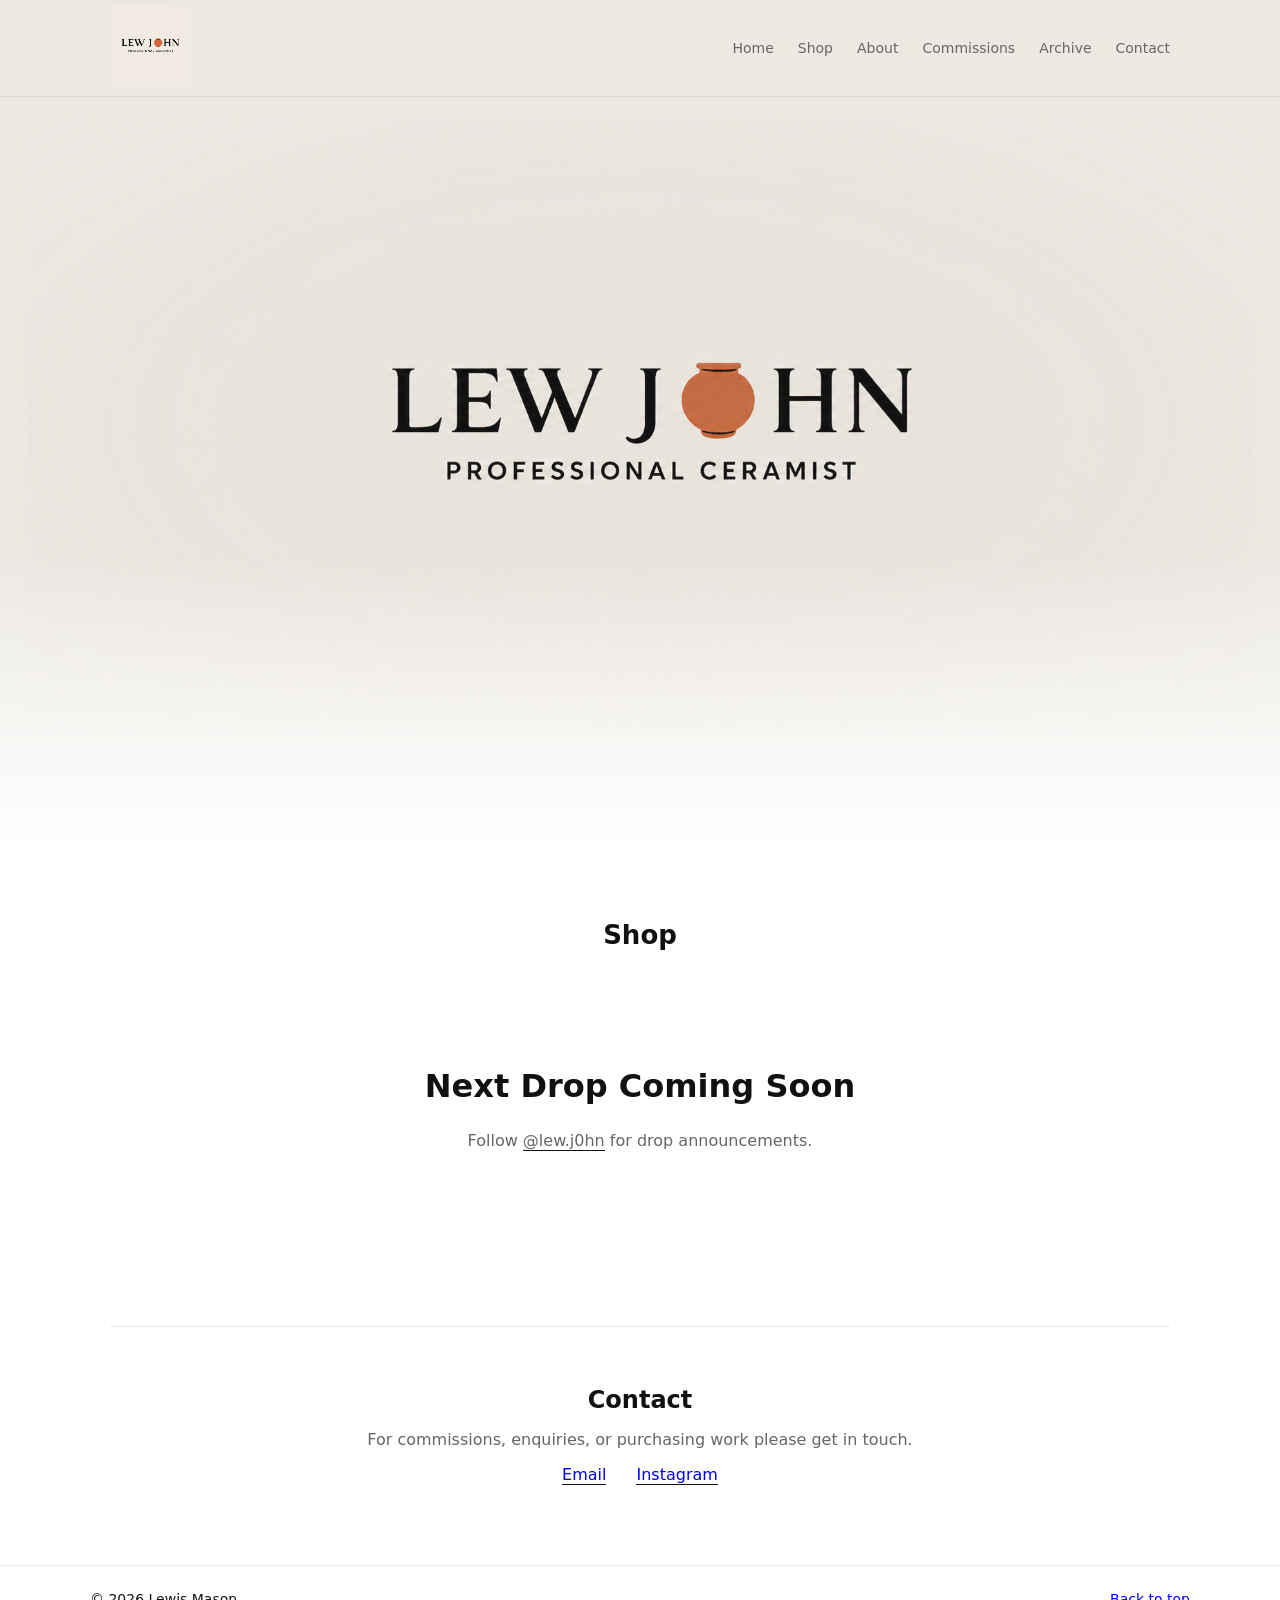
==== index.html @ 86d4d074 "Update index.html" ====
<!doctype html>
<html lang="en">

<head>
<meta charset="utf-8"/>
<meta name="viewport" content="width=device-width,initial-scale=1"/>
<title>Lewis Mason — Ceramics</title>
<meta name="description" content="Shop available ceramics."/>
<link rel="stylesheet" href="styles.css"/>
</head>

<body>

<header class="header" id="topbar">
<div class="header-inner">

<a class="logo" href="#top">
<img src="images/logo2.png" alt="Lew John Ceramics">
</a>

<nav class="nav">
<a href="#top">Home</a>
<a href="#shop">Shop</a>
<a href="about.html">About</a>
<a href="commissions.html">Commissions</a>
<a href="archive.html">Archive</a>
<a href="#contact">Contact</a>
</nav>

</div>
</header>

<section id="top" class="banner">
<img src="images/logo.png" alt="Lew John Ceramics">
</section>

<main>

<section id="shop" class="topline">
<h1>Shop</h1>
</section>

<section aria-label="Shop">

<div id="comingSoon" class="coming-soon">
<h2>Next Drop Coming Soon</h2>

<p>
Follow
<a href="https://instagram.com/lew.j0hn" target="_blank" rel="noopener">@lew.j0hn</a>
for drop announcements.
</p>
</div>

<section id="dropHeader" class="drop-header">
<h1>Drop 01</h1>

<p class="drop-date">Spring 2026</p>

<p class="drop-desc">
Wheel-thrown stoneware exploring texture, slip transfers and surface rhythm.
</p>

<p id="pieceCount" class="piece-count"></p>
</section>

<div id="productGrid" class="grid" aria-live="polite"></div>

</section>

<section id="contact" class="contact">

<h2>Contact</h2>

<p>For commissions, enquiries, or purchasing work please get in touch.</p>

<div class="contact-links">
<a href="mailto:lewis2000mason@gmail.com">Email</a>
<a href="https://instagram.com/lew.j0hn" target="_blank" rel="noopener">Instagram</a>
</div>

</section>

</main>

<footer class="footer">
<div class="footer-inner">

<div>© <span id="year"></span> Lewis Mason</div>
<div><a href="#top">Back to top</a></div>

</div>
</footer>

<script src="shop.js"></script>
<script src="shop-control.js"></script>

<script>
document.getElementById("year").textContent = new Date().getFullYear();

window.addEventListener("load", () => {
document.body.classList.add("loaded");
});
</script>

</body>
</html>
---- styles.css ----
:root{
--bg:#ffffff;
--banner-bg:#ece9e3;
--text:#111;
--muted:#666;
--line:rgba(0,0,0,.08);
--max:1100px;
--radius:12px;
}

*{
box-sizing:border-box;
}

body{
margin:0;
font-family:system-ui,-apple-system,Segoe UI,Roboto,Arial;
background:white;
color:var(--text);
}

/* HEADER */

.header{
position:fixed;
top:0;
width:100%;
z-index:100;
opacity:0;
transition:opacity 1.6s ease;
background:#ece9e3;
border-bottom:1px solid var(--line);
}

body.loaded .header{
opacity:1;
}

.header-inner{
max-width:var(--max);
margin:auto;
padding:6px 20px;
display:flex;
align-items:center;
justify-content:space-between;
}

.logo img{
height:80px;
}

/* NAV */

.nav{
display:flex;
gap:24px;
}

.nav a{
text-decoration:none;
color:var(--muted);
font-size:14px;
transition:color .2s ease;
}

.nav a:hover{
color:var(--text);
}

/* HERO / MAIN BANNER */

.banner{
height:100vh;
display:flex;
align-items:center;
justify-content:center;
background:#ece9e3;
overflow:hidden;
position:relative;
}

.banner::after{
content:"";
position:absolute;
left:0;
bottom:0;
width:100%;
height:38vh;

background:linear-gradient(
to bottom,
rgba(236,233,227,0),
#ffffff 85%
);

pointer-events:none;
z-index:2;
}

.banner img{
width:96%;
max-width:1750px;

opacity:.96;

filter:
contrast(.94);

transform:translateY(-24px);

position:relative;
z-index:1;

-webkit-mask-image:radial-gradient(
ellipse at center,
black 42%,
rgba(0,0,0,.85) 58%,
rgba(0,0,0,.35) 76%,
transparent 100%
);

mask-image:radial-gradient(
ellipse at center,
black 42%,
rgba(0,0,0,.85) 58%,
rgba(0,0,0,.35) 76%,
transparent 100%
);
}

/* ARCHIVE BANNER */

.archive-banner{
height:55vh;
position:relative;

display:flex;
align-items:center;
justify-content:center;

overflow:hidden;

background:
linear-gradient(
to bottom,
#ece9e3 0%,
#efebe5 68%,
#ffffff 100%
);
}

.archive-banner::before{
content:"";

position:absolute;
inset:0;

backdrop-filter:blur(12px);

mask-image:linear-gradient(
to bottom,
rgba(0,0,0,.95) 0%,
rgba(0,0,0,.75) 55%,
rgba(0,0,0,0) 100%
);

pointer-events:none;
}

.archive-banner::after{
content:"";

position:absolute;
left:0;
bottom:0;

width:100%;
height:160px;

background:linear-gradient(
to bottom,
rgba(255,255,255,0),
rgba(255,255,255,.96)
);

pointer-events:none;
}

.archive-banner img{
width:88%;
max-width:1450px;

opacity:.94;

filter:
contrast(.96)
blur(.2px);

transform:translateY(-10px);
}

/* MAIN */

main{
max-width:var(--max);
margin:auto;
padding:0 20px;
}

/* SHOP TITLE */

.topline{
text-align:center;
margin-top:20px;
margin-bottom:10px;
}

.topline h1{
margin:0;
font-size:26px;
}

.topline p{
color:var(--muted);
font-size:14px;
}

/* DROP HEADER */

.drop-header{
display:none;
text-align:center;
margin-top:40px;
margin-bottom:10px;
}

.drop-header h1{
font-size:28px;
margin-bottom:6px;
}

.drop-date{
font-size:14px;
letter-spacing:.12em;
text-transform:uppercase;
color:var(--muted);
}

.drop-desc{
max-width:500px;
margin:auto;
margin-top:8px;
font-size:14px;
color:var(--muted);
}

.drop-header::after{
content:"";
display:block;
width:60px;
height:1px;
background:var(--line);
margin:18px auto 0;
}

.piece-count{
margin-top:10px;
font-size:14px;
letter-spacing:.05em;
color:var(--muted);
}

/* PRODUCT GRID */

.grid{
margin:30px 0;
display:grid;
grid-template-columns:repeat(auto-fit,minmax(260px,1fr));
gap:22px;
}

/* PRODUCT CARDS */

.card{
cursor:pointer;
position:relative;
}

.card-media{
border:1px solid var(--line);
border-radius:var(--radius);
overflow:hidden;
background:#f5f5f5;
}

.card-media img{
width:100%;
height:300px;
object-fit:cover;
transition:transform .25s ease;
}

.card:hover img{
transform:scale(1.03);
}

.card-meta{
padding:8px 2px;
display:flex;
justify-content:space-between;
font-size:14px;
}

.price,
.muted{
color:var(--muted);
}

/* SOLD ITEMS */

.card.sold{
opacity:.45;
}

.card.sold::after{
content:"SOLD";
position:absolute;
top:10px;
left:10px;
background:black;
color:white;
padding:4px 8px;
font-size:12px;
}

/* COMING SOON */

.coming-soon{
display:none;
flex-direction:column;
justify-content:center;
align-items:center;
text-align:center;
padding:80px 20px;
max-width:520px;
margin:auto;
}

.coming-soon h2{
font-size:2rem;
margin-bottom:10px;
}

.coming-soon p{
color:var(--muted);
}

.coming-soon a{
text-decoration:none;
border-bottom:1px solid var(--text);
color:inherit;
}

/* ARCHIVE */

.archive-title{
margin-top:40px;
}

.archive-tabs{
margin-top:30px;
}

.archive-tabs input{
display:none;
}

.tab-labels{
display:flex;
justify-content:center;
gap:12px;
margin-bottom:30px;
}

.tab-labels label{
cursor:pointer;
padding:10px 18px;
border:1px solid var(--line);
border-radius:999px;
font-size:14px;
color:var(--muted);
transition:all .2s ease;
}

#tabPrevious:checked ~ .tab-labels label[for="tabPrevious"],
#tabSold:checked ~ .tab-labels label[for="tabSold"]{
color:var(--text);
border-color:var(--text);
}

.tab-panel{
display:none;
}

#tabPrevious:checked ~ .previous-panel{
display:block;
}

#tabSold:checked ~ .sold-panel{
display:block;
}

.archive-intro{
text-align:center;
max-width:620px;
margin:0 auto 20px;
}

.archive-intro h2{
margin-bottom:8px;
}

.archive-card{
border:1px solid var(--line);
border-radius:var(--radius);
padding:16px;
}

.archive-card h3{
margin-bottom:6px;
}

.archive-image{
height:280px;
border-radius:var(--radius);
overflow:hidden;
background:#f5f5f5;
margin-bottom:12px;
}

.archive-image img{
width:100%;
height:100%;
object-fit:cover;
}

.placeholder-image{
background:linear-gradient(
to bottom,
#ece9e3,
#f8f8f8
);
border:1px solid var(--line);
}

/* CONTACT */

.contact{
margin-top:80px;
padding:40px 0;
border-top:1px solid var(--line);
text-align:center;
}

.contact h2{
margin-bottom:10px;
}

.contact p{
color:var(--muted);
}

.contact-links{
margin-top:15px;
display:flex;
justify-content:center;
gap:30px;
}

.contact-links a{
text-decoration:none;
border-bottom:1px solid var(--text);
}

/* FOOTER */

.footer{
border-top:1px solid var(--line);
padding:25px 0;
margin-top:40px;
text-align:center;
}

.footer-inner{
max-width:var(--max);
margin:auto;
display:flex;
justify-content:space-between;
flex-wrap:wrap;
font-size:14px;
}

/* MODAL */

.modal::backdrop{
background:rgba(0,0,0,.6);
}

.modal-inner{
width:min(900px,90vw);
display:grid;
grid-template-columns:1fr 1fr;
background:white;
border-radius:12px;
overflow:hidden;
position:relative;
}

.modal-media img{
width:100%;
height:100%;
object-fit:cover;
}

.modal-content{
padding:20px;
}

.meta{
list-style:none;
padding:0;
}

.meta li{
border-top:1px solid var(--line);
padding:8px 0;
color:var(--muted);
}

.modal-close{
position:absolute;
top:10px;
right:10px;
border:none;
background:white;
font-size:20px;
}

/* ABOUT */

.about-text{
max-width:700px;
margin:40px auto;
line-height:1.6;
font-size:15px;
color:var(--text);
}

.about-text p{
margin-bottom:18px;
}

.workshop{
text-align:center;
margin-top:60px;
padding-top:30px;
border-top:1px solid var(--line);
}

.workshop h2{
margin-bottom:10px;
}

/* MOBILE */

@media(max-width:800px){

.logo img{
height:68px;
}

.nav{
gap:14px;
}

.nav a{
font-size:13px;
}

.banner img{
width:126%;
transform:translateY(-18px);
}

.archive-banner img{
width:110%;
}

.modal-inner{
grid-template-columns:1fr;
}

.footer-inner{
justify-content:center;
gap:10px;
}

.tab-labels{
flex-direction:column;
align-items:center;
}

}
/* COMMISSIONS */

.commission-intro{
max-width:700px;
margin:35px auto;
line-height:1.6;
font-size:15px;
text-align:center;
}

.commission-intro p{
color:var(--muted);
margin-bottom:16px;
}

.commission-form-wrap{
max-width:720px;
margin:40px auto;
}

.commission-form{
display:grid;
gap:18px;
}

.commission-form label{
display:grid;
gap:8px;
font-size:14px;
color:var(--text);
}

.commission-form input,
.commission-form select,
.commission-form textarea{
width:100%;
padding:12px 14px;
border:1px solid var(--line);
border-radius:var(--radius);
font:inherit;
background:#fff;
color:var(--text);
}

.commission-form textarea{
resize:vertical;
}

.button{
display:inline-block;
border:1px solid var(--text);
background:var(--text);
color:white;
padding:12px 18px;
border-radius:999px;
text-decoration:none;
font:inherit;
cursor:pointer;
}

.button:hover{
opacity:.85;
}
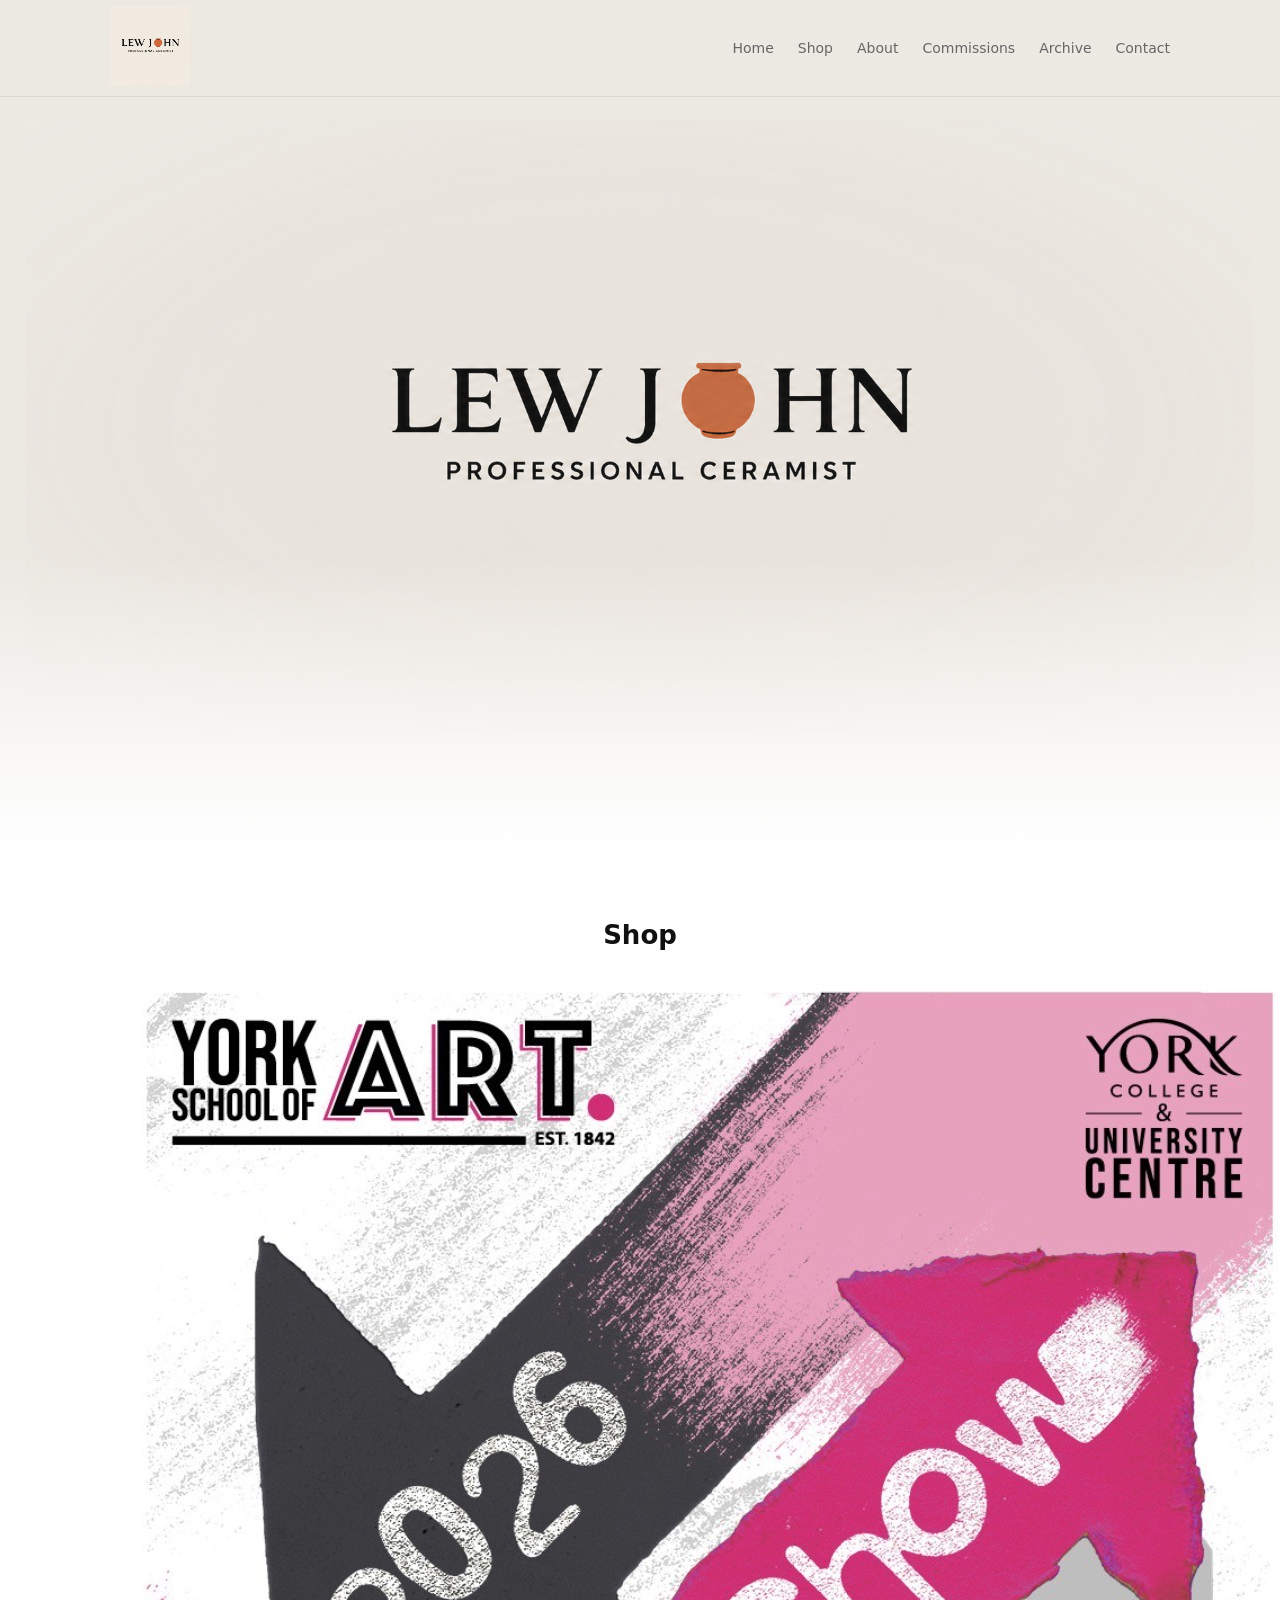
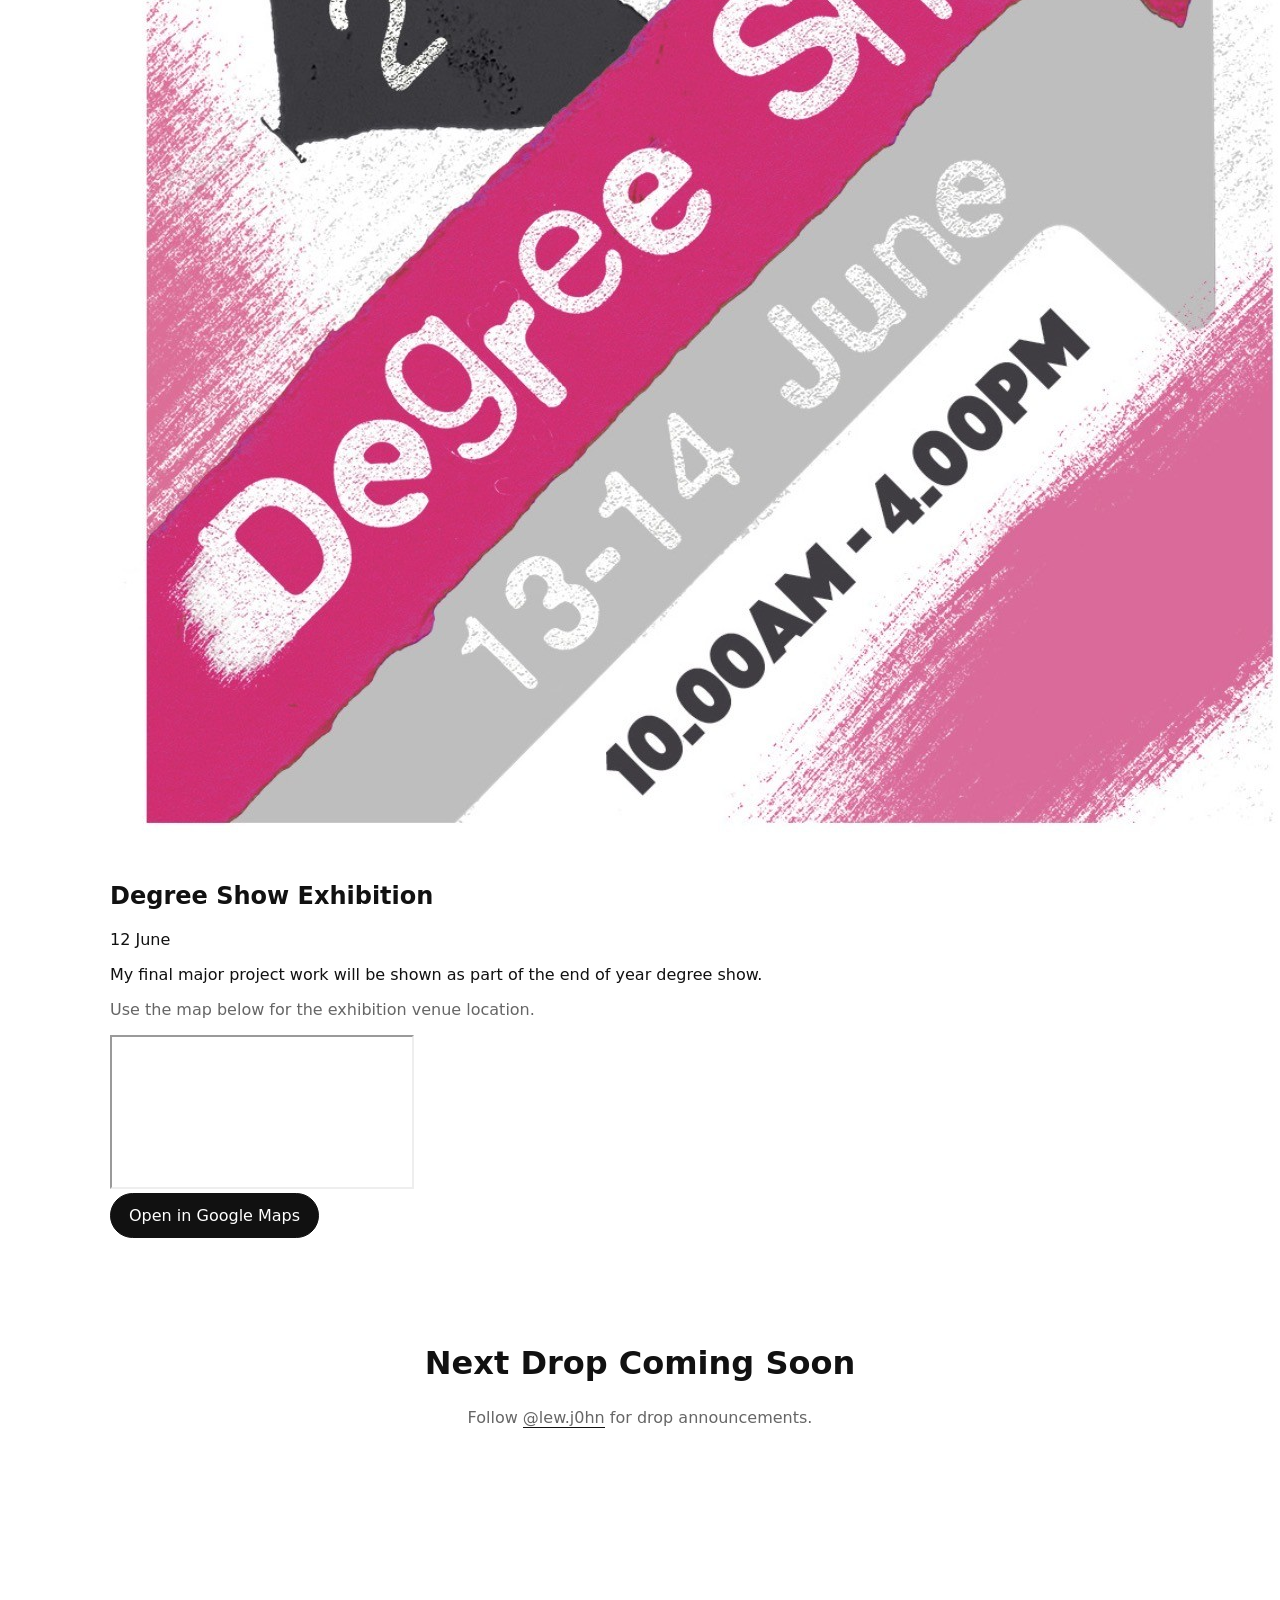
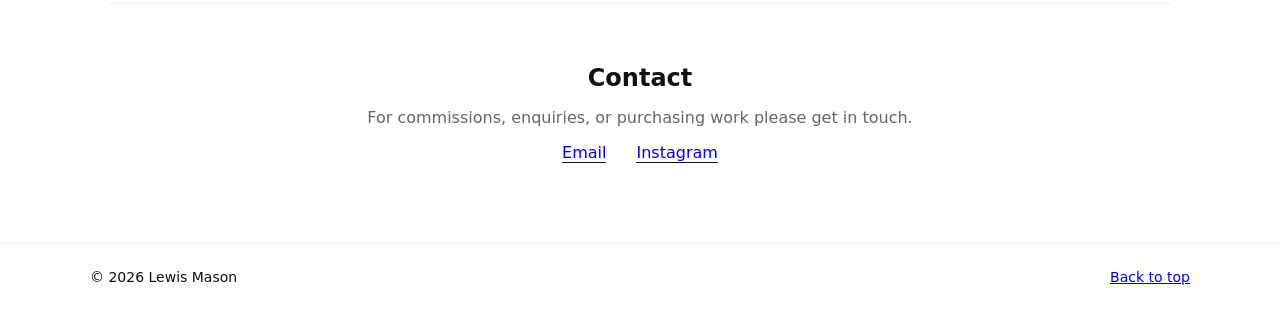
==== commit 74058227: "Update index.html" ====
--- a/index.html
+++ b/index.html
@@ -38,6 +38,47 @@
 
 <section id="shop" class="topline">
 <h1>Shop</h1>
+</section>
+
+<section class="exhibition-feature">
+
+<div class="exhibition-poster">
+<img src="images/exhibition-flier.jpg" alt="Degree show exhibition flier">
+</div>
+
+<div class="exhibition-info">
+
+<h2>Degree Show Exhibition</h2>
+
+<p class="exhibition-date">
+12 June
+</p>
+
+<p>
+My final major project work will be shown as part of the end of year degree show.
+</p>
+
+<p class="muted">
+Use the map below for the exhibition venue location.
+</p>
+
+<div class="map-wrap">
+
+<iframe
+src="https://www.google.com/maps?q=53.95794377050307,-1.0825481799402479&z=16&output=embed"
+allowfullscreen=""
+loading="lazy"
+referrerpolicy="no-referrer-when-downgrade">
+</iframe>
+
+</div>
+
+<a class="button map-button" href="https://www.google.com/maps?q=53.95794377050307,-1.0825481799402479" target="_blank" rel="noopener">
+Open in Google Maps
+</a>
+
+</div>
+
 </section>
 
 <section aria-label="Shop">
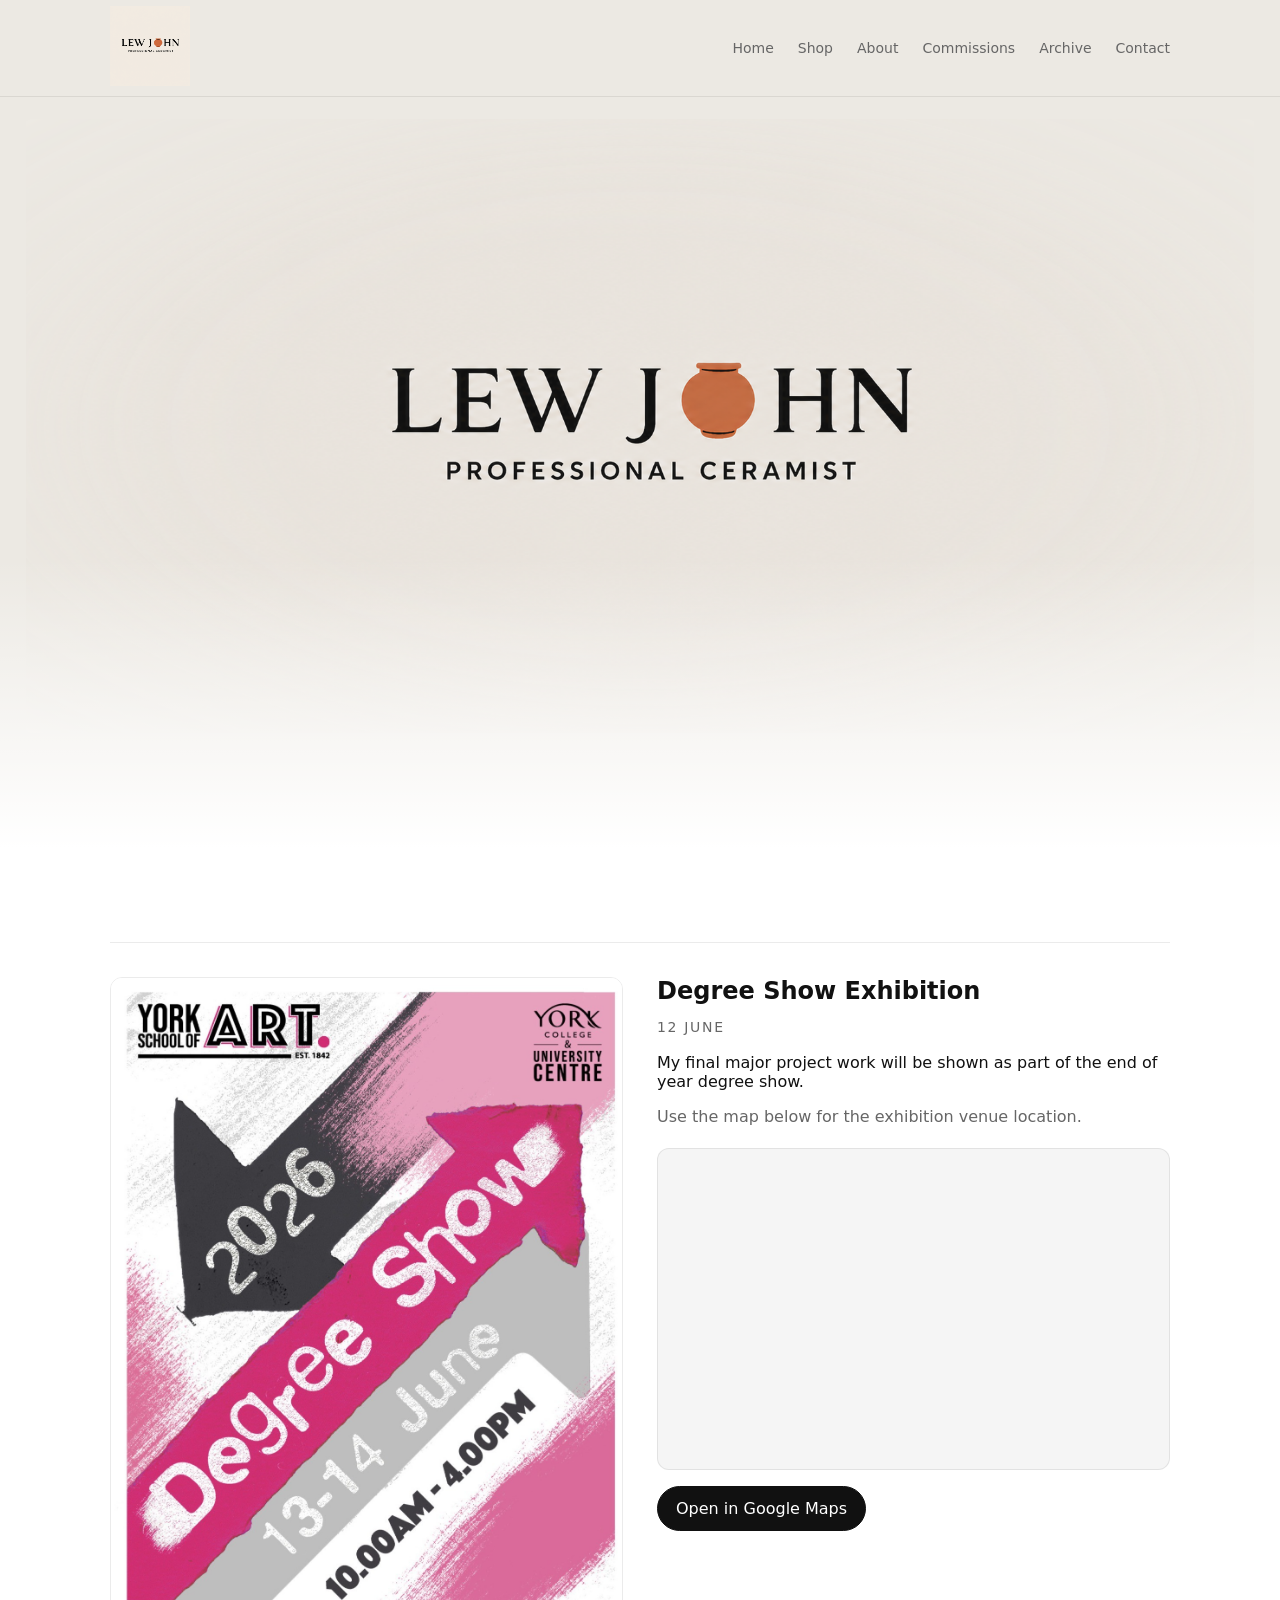
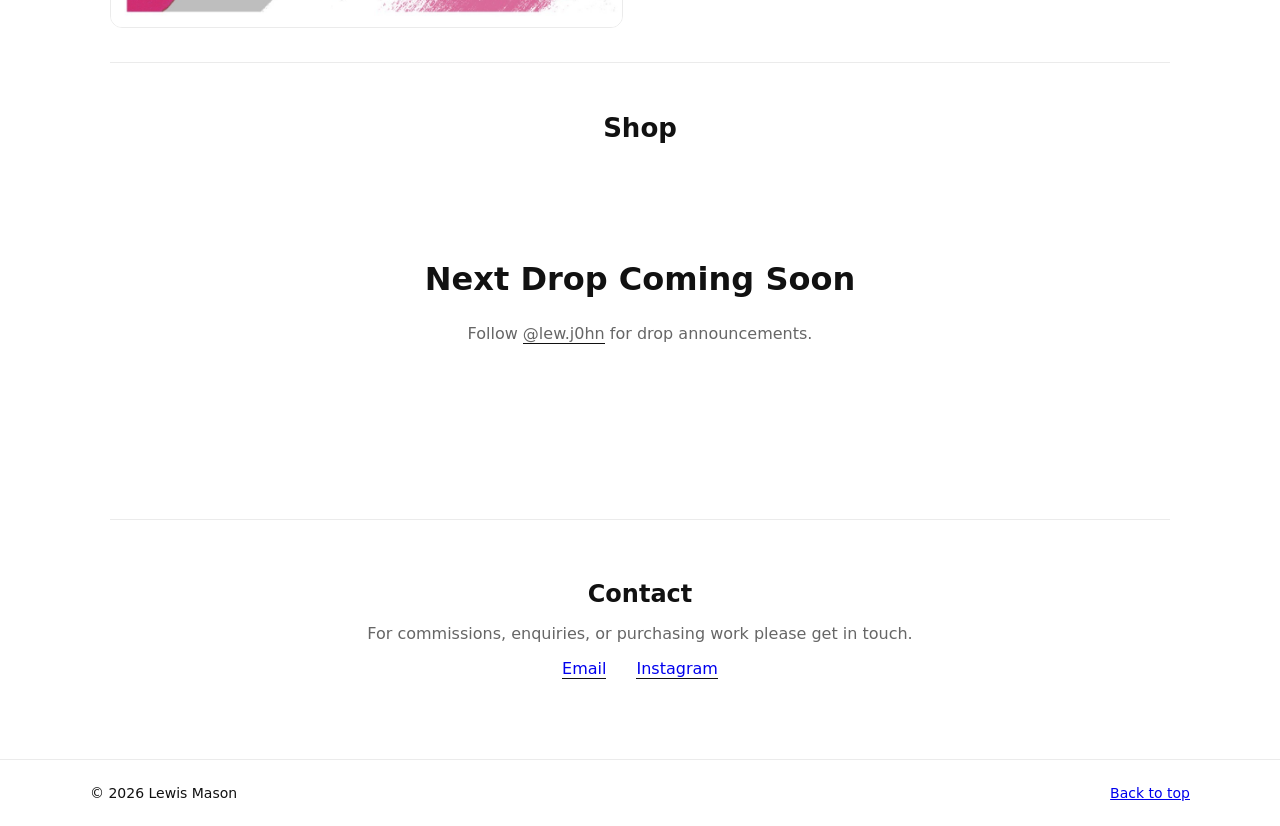
==== commit 7dc946c9: "Update index.html" ====
--- a/index.html
+++ b/index.html
@@ -35,10 +35,6 @@
 </section>
 
 <main>
-
-<section id="shop" class="topline">
-<h1>Shop</h1>
-</section>
 
 <section class="exhibition-feature">
 
@@ -79,6 +75,10 @@
 
 </div>
 
+</section>
+
+<section id="shop" class="topline">
+<h1>Shop</h1>
 </section>
 
 <section aria-label="Shop">
--- a/styles.css
+++ b/styles.css
@@ -674,3 +674,76 @@
 .button:hover{
 opacity:.85;
 }
+/* EXHIBITION FEATURE */
+
+.exhibition-feature{
+display:grid;
+grid-template-columns:1fr 1fr;
+gap:34px;
+align-items:start;
+margin:42px 0 50px;
+padding:34px 0;
+border-top:1px solid var(--line);
+border-bottom:1px solid var(--line);
+}
+
+.exhibition-poster img{
+width:100%;
+display:block;
+border-radius:var(--radius);
+border:1px solid var(--line);
+}
+
+.exhibition-info{
+text-align:left;
+}
+
+.exhibition-info h2{
+margin-top:0;
+margin-bottom:8px;
+font-size:24px;
+}
+
+.exhibition-date{
+font-size:14px;
+letter-spacing:.12em;
+text-transform:uppercase;
+color:var(--muted);
+margin-bottom:18px;
+}
+
+.map-wrap{
+margin-top:22px;
+border-radius:var(--radius);
+overflow:hidden;
+border:1px solid var(--line);
+background:#f5f5f5;
+}
+
+.map-wrap iframe{
+width:100%;
+height:320px;
+display:block;
+border:0;
+}
+
+.map-button{
+margin-top:16px;
+}
+
+@media(max-width:800px){
+
+.exhibition-feature{
+grid-template-columns:1fr;
+gap:24px;
+}
+
+.exhibition-info{
+text-align:center;
+}
+
+.map-wrap iframe{
+height:260px;
+}
+
+}
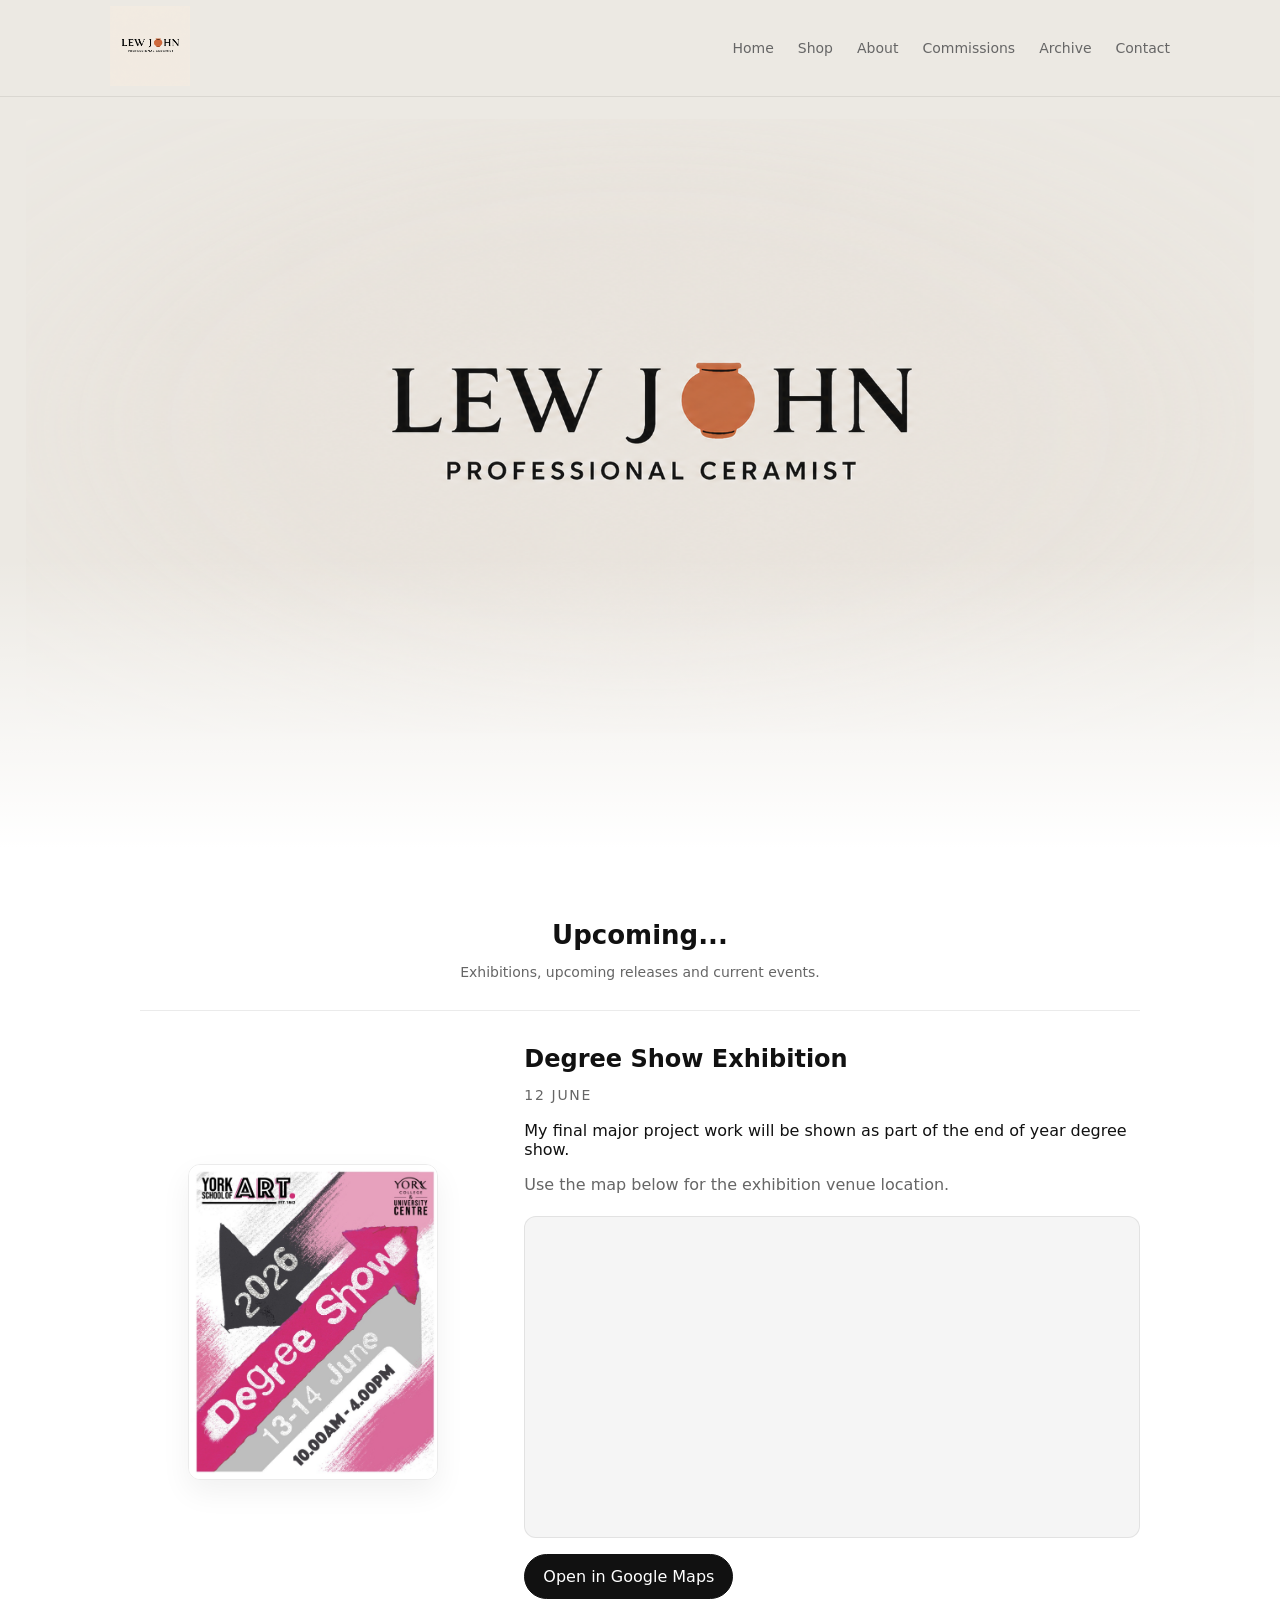
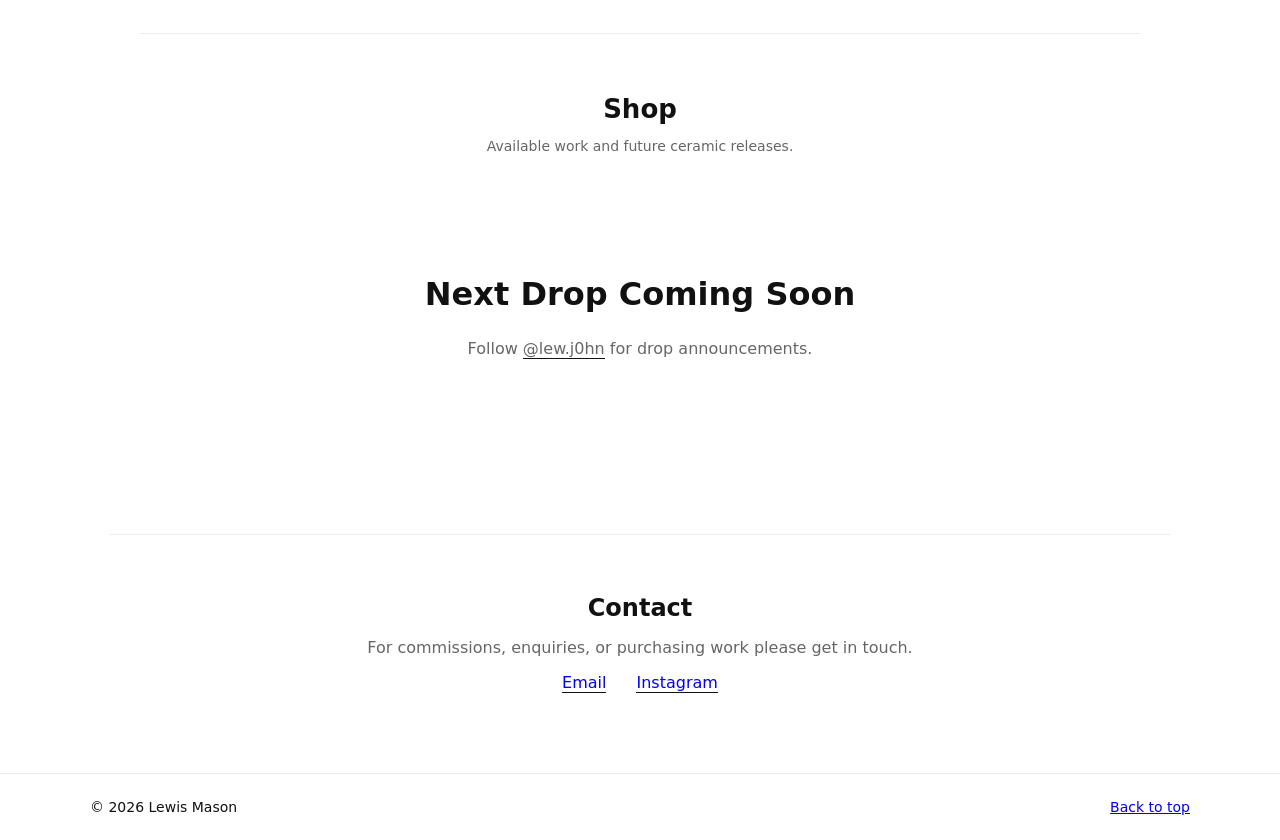
==== commit 07e833ba: "Update index.html" ====
--- a/index.html
+++ b/index.html
@@ -35,6 +35,16 @@
 </section>
 
 <main>
+
+<section class="topline">
+
+<h1>Upcoming...</h1>
+
+<p>
+Exhibitions, upcoming releases and current events.
+</p>
+
+</section>
 
 <section class="exhibition-feature">
 
@@ -78,12 +88,19 @@
 </section>
 
 <section id="shop" class="topline">
+
 <h1>Shop</h1>
+
+<p>
+Available work and future ceramic releases.
+</p>
+
 </section>
 
 <section aria-label="Shop">
 
 <div id="comingSoon" class="coming-soon">
+
 <h2>Next Drop Coming Soon</h2>
 
 <p>
@@ -91,18 +108,23 @@
 <a href="https://instagram.com/lew.j0hn" target="_blank" rel="noopener">@lew.j0hn</a>
 for drop announcements.
 </p>
+
 </div>
 
 <section id="dropHeader" class="drop-header">
+
 <h1>Drop 01</h1>
 
-<p class="drop-date">Spring 2026</p>
+<p class="drop-date">
+Spring 2026
+</p>
 
 <p class="drop-desc">
 Wheel-thrown stoneware exploring texture, slip transfers and surface rhythm.
 </p>
 
 <p id="pieceCount" class="piece-count"></p>
+
 </section>
 
 <div id="productGrid" class="grid" aria-live="polite"></div>
@@ -113,11 +135,16 @@
 
 <h2>Contact</h2>
 
-<p>For commissions, enquiries, or purchasing work please get in touch.</p>
+<p>
+For commissions, enquiries, or purchasing work please get in touch.
+</p>
 
 <div class="contact-links">
 <a href="mailto:lewis2000mason@gmail.com">Email</a>
-<a href="https://instagram.com/lew.j0hn" target="_blank" rel="noopener">Instagram</a>
+
+<a href="https://instagram.com/lew.j0hn" target="_blank" rel="noopener">
+Instagram
+</a>
 </div>
 
 </section>
@@ -125,23 +152,30 @@
 </main>
 
 <footer class="footer">
+
 <div class="footer-inner">
 
 <div>© <span id="year"></span> Lewis Mason</div>
-<div><a href="#top">Back to top</a></div>
+
+<div>
+<a href="#top">Back to top</a>
+</div>
 
 </div>
+
 </footer>
 
 <script src="shop.js"></script>
 <script src="shop-control.js"></script>
 
 <script>
+
 document.getElementById("year").textContent = new Date().getFullYear();
 
 window.addEventListener("load", () => {
 document.body.classList.add("loaded");
 });
+
 </script>
 
 </body>
--- a/styles.css
+++ b/styles.css
@@ -225,6 +225,77 @@
 font-size:14px;
 }
 
+/* EXHIBITION FEATURE */
+
+.exhibition-feature{
+display:grid;
+grid-template-columns:.72fr 1.28fr;
+gap:38px;
+align-items:center;
+
+max-width:1000px;
+
+margin:30px auto 60px;
+padding:34px 0;
+
+border-top:1px solid var(--line);
+border-bottom:1px solid var(--line);
+}
+
+.exhibition-poster{
+display:flex;
+justify-content:center;
+align-items:center;
+}
+
+.exhibition-poster img{
+width:72%;
+max-width:320px;
+display:block;
+
+border-radius:var(--radius);
+border:1px solid var(--line);
+
+box-shadow:0 12px 30px rgba(0,0,0,.06);
+}
+
+.exhibition-info{
+text-align:left;
+}
+
+.exhibition-info h2{
+margin-top:0;
+margin-bottom:8px;
+font-size:24px;
+}
+
+.exhibition-date{
+font-size:14px;
+letter-spacing:.12em;
+text-transform:uppercase;
+color:var(--muted);
+margin-bottom:18px;
+}
+
+.map-wrap{
+margin-top:22px;
+border-radius:var(--radius);
+overflow:hidden;
+border:1px solid var(--line);
+background:#f5f5f5;
+}
+
+.map-wrap iframe{
+width:100%;
+height:320px;
+display:block;
+border:0;
+}
+
+.map-button{
+margin-top:16px;
+}
+
 /* DROP HEADER */
 
 .drop-header{
@@ -571,46 +642,6 @@
 margin-bottom:10px;
 }
 
-/* MOBILE */
-
-@media(max-width:800px){
-
-.logo img{
-height:68px;
-}
-
-.nav{
-gap:14px;
-}
-
-.nav a{
-font-size:13px;
-}
-
-.banner img{
-width:126%;
-transform:translateY(-18px);
-}
-
-.archive-banner img{
-width:110%;
-}
-
-.modal-inner{
-grid-template-columns:1fr;
-}
-
-.footer-inner{
-justify-content:center;
-gap:10px;
-}
-
-.tab-labels{
-flex-direction:column;
-align-items:center;
-}
-
-}
 /* COMMISSIONS */
 
 .commission-intro{
@@ -674,68 +705,41 @@
 .button:hover{
 opacity:.85;
 }
-/* EXHIBITION FEATURE */
-
-.exhibition-feature{
-display:grid;
-grid-template-columns:1fr 1fr;
-gap:34px;
-align-items:start;
-margin:42px 0 50px;
-padding:34px 0;
-border-top:1px solid var(--line);
-border-bottom:1px solid var(--line);
-}
-
-.exhibition-poster img{
-width:100%;
-display:block;
-border-radius:var(--radius);
-border:1px solid var(--line);
-}
-
-.exhibition-info{
-text-align:left;
-}
-
-.exhibition-info h2{
-margin-top:0;
-margin-bottom:8px;
-font-size:24px;
-}
-
-.exhibition-date{
-font-size:14px;
-letter-spacing:.12em;
-text-transform:uppercase;
-color:var(--muted);
-margin-bottom:18px;
-}
-
-.map-wrap{
-margin-top:22px;
-border-radius:var(--radius);
-overflow:hidden;
-border:1px solid var(--line);
-background:#f5f5f5;
-}
-
-.map-wrap iframe{
-width:100%;
-height:320px;
-display:block;
-border:0;
-}
-
-.map-button{
-margin-top:16px;
-}
+
+/* MOBILE */
 
 @media(max-width:800px){
+
+.logo img{
+height:68px;
+}
+
+.nav{
+gap:14px;
+}
+
+.nav a{
+font-size:13px;
+}
+
+.banner img{
+width:126%;
+transform:translateY(-18px);
+}
+
+.archive-banner img{
+width:110%;
+}
 
 .exhibition-feature{
 grid-template-columns:1fr;
 gap:24px;
+margin:25px auto 50px;
+}
+
+.exhibition-poster img{
+width:68%;
+max-width:280px;
 }
 
 .exhibition-info{
@@ -746,4 +750,18 @@
 height:260px;
 }
 
-}
+.modal-inner{
+grid-template-columns:1fr;
+}
+
+.footer-inner{
+justify-content:center;
+gap:10px;
+}
+
+.tab-labels{
+flex-direction:column;
+align-items:center;
+}
+
+}
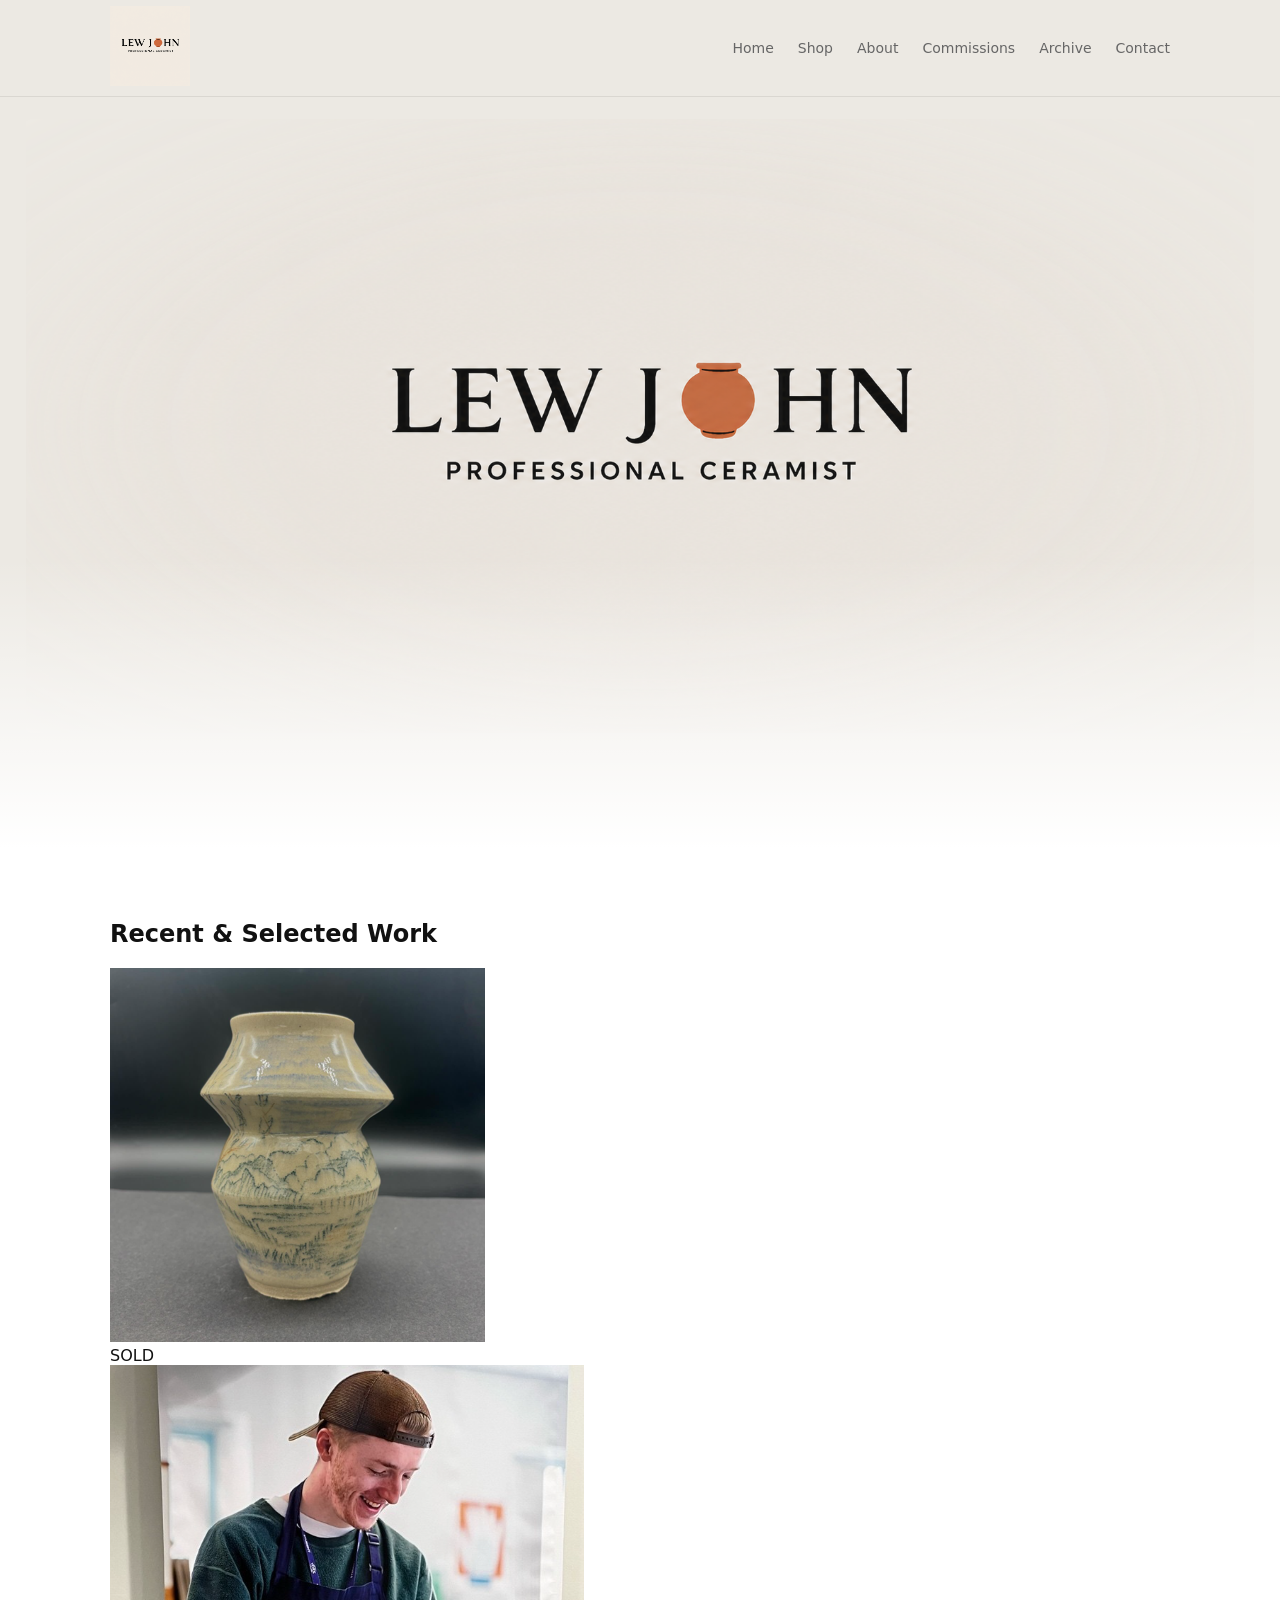
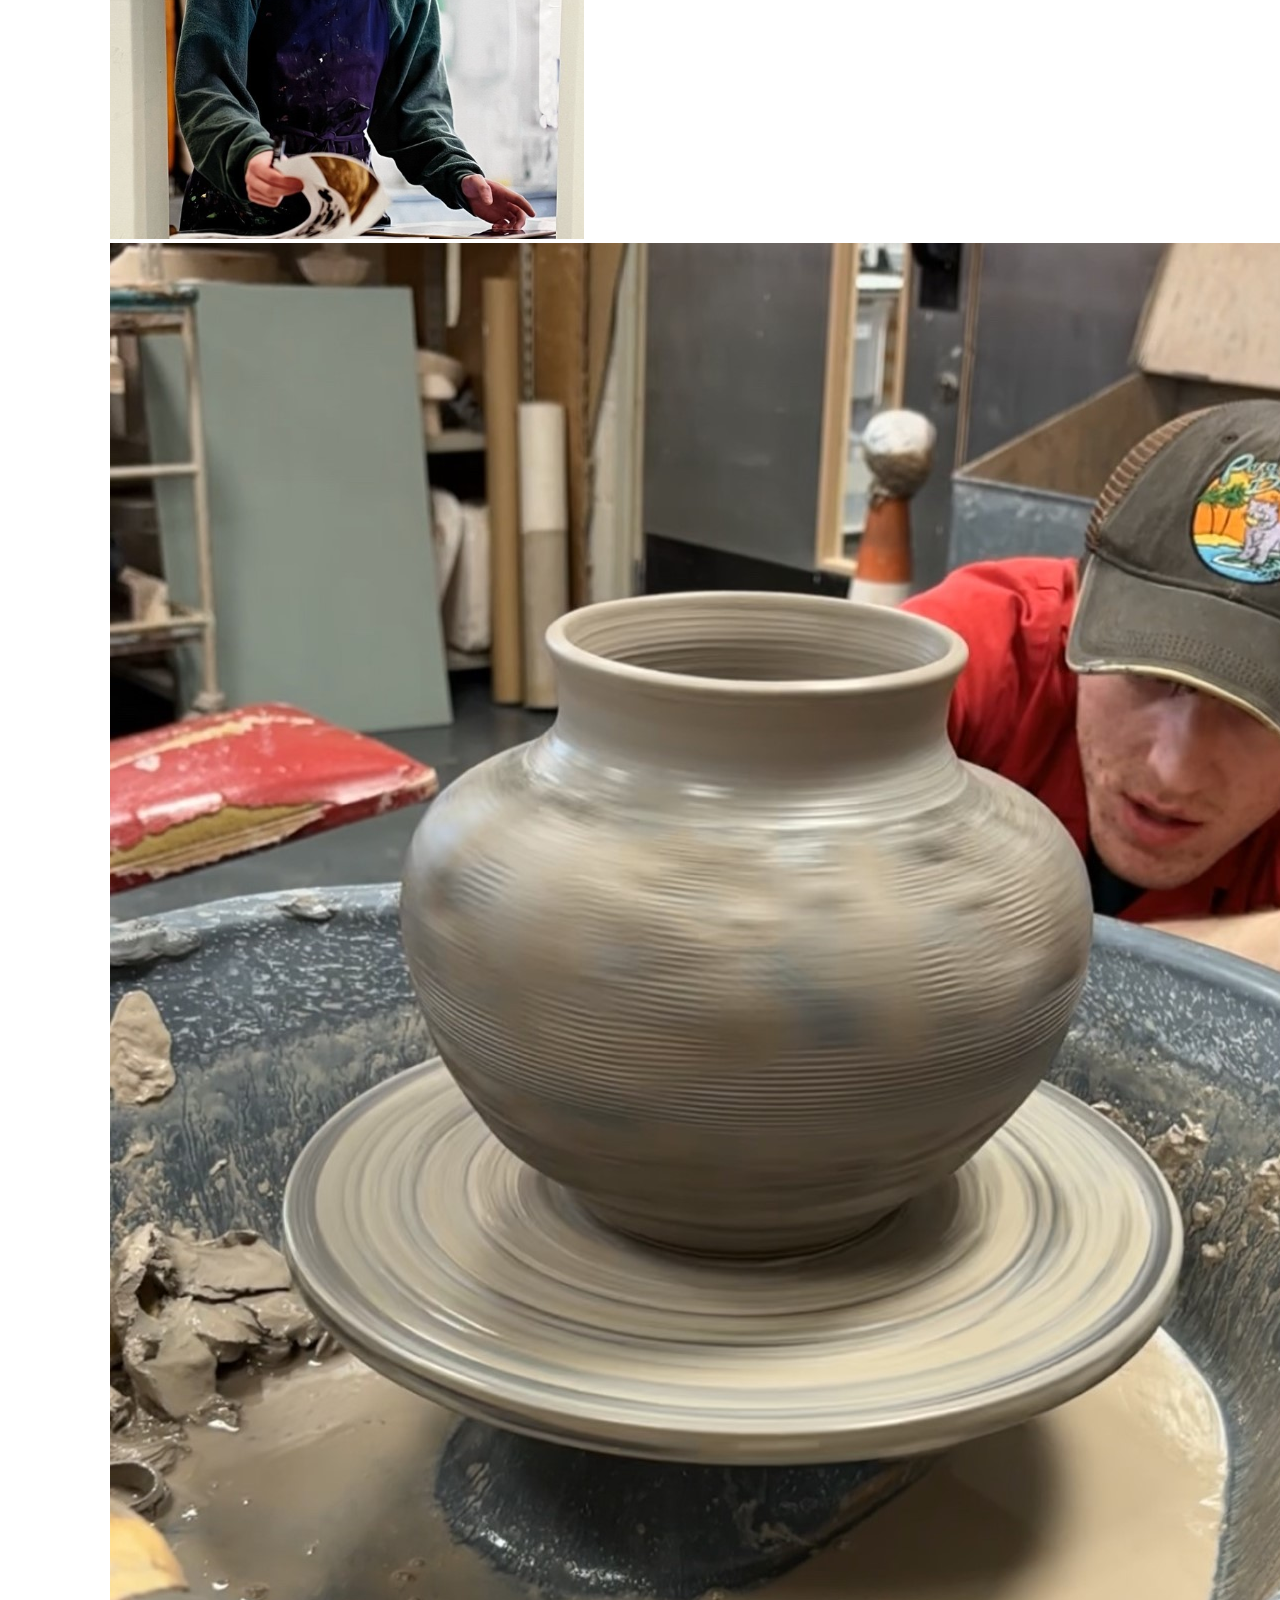
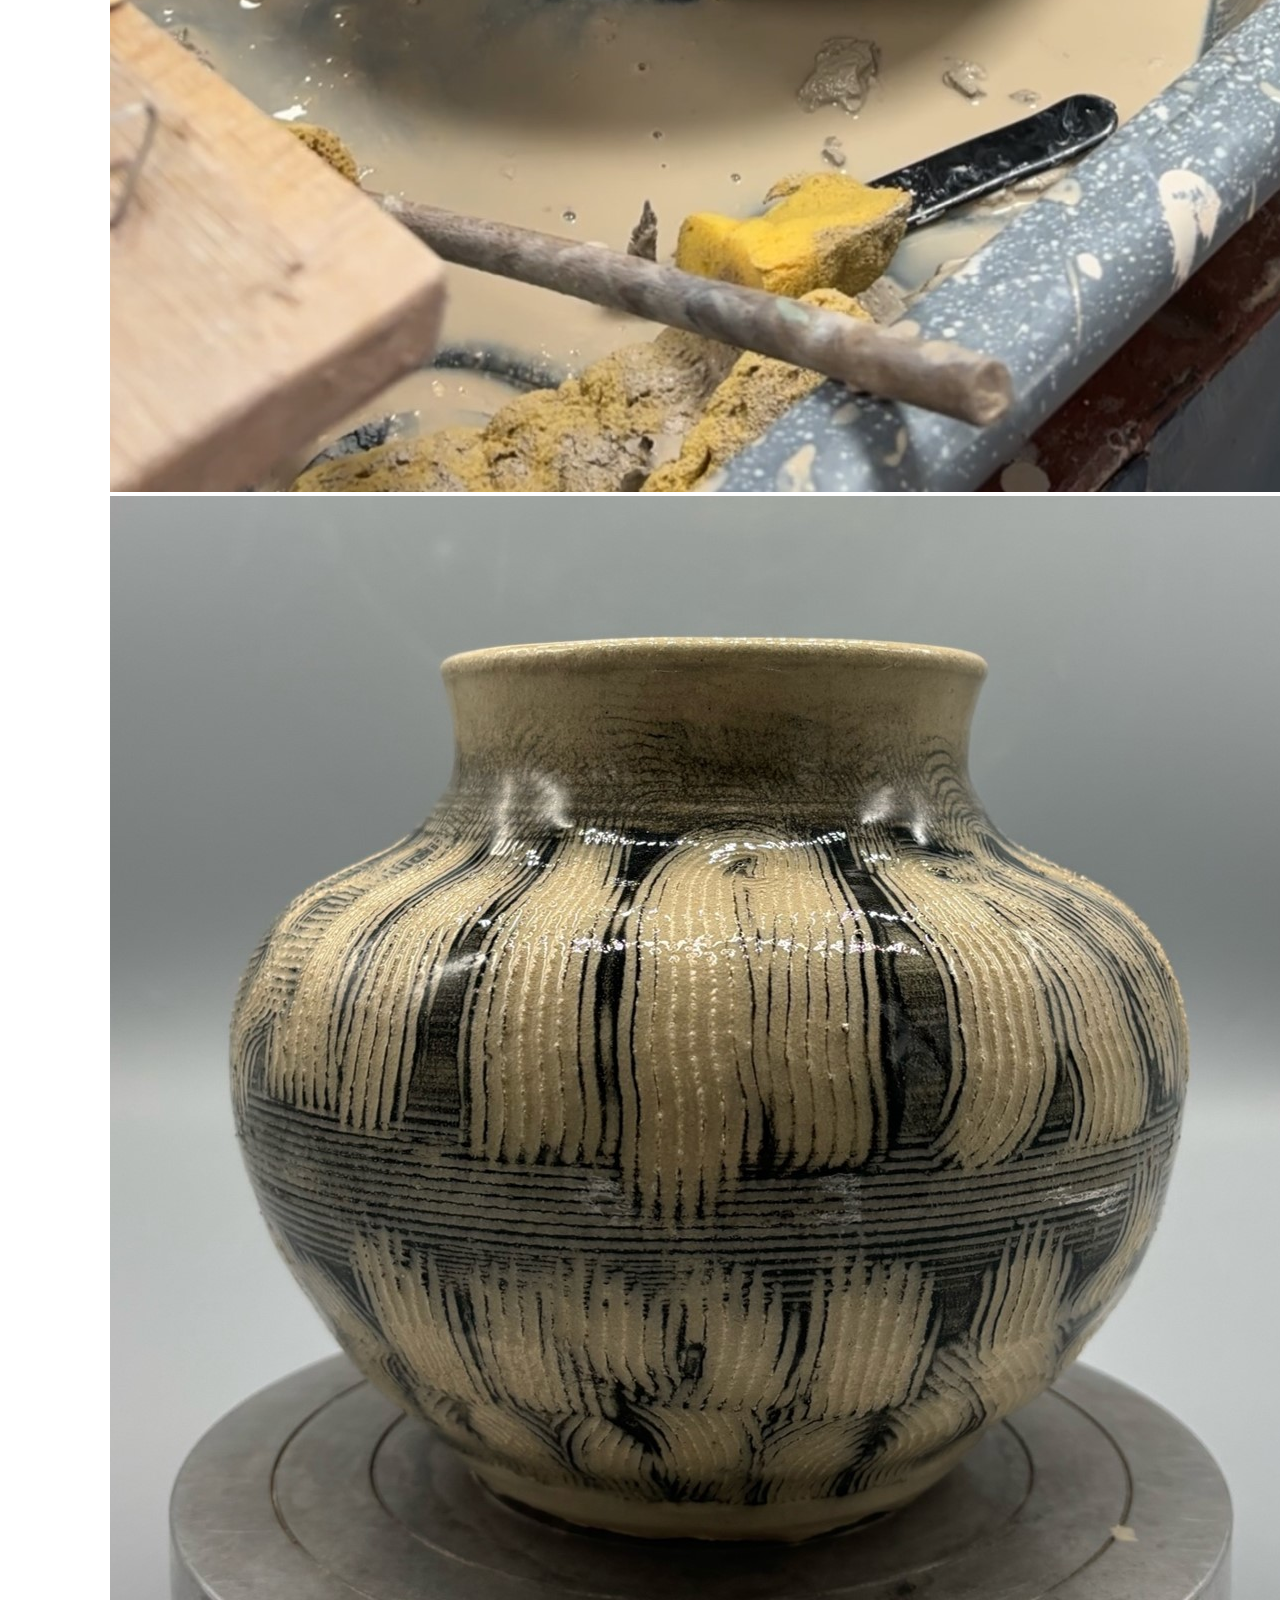
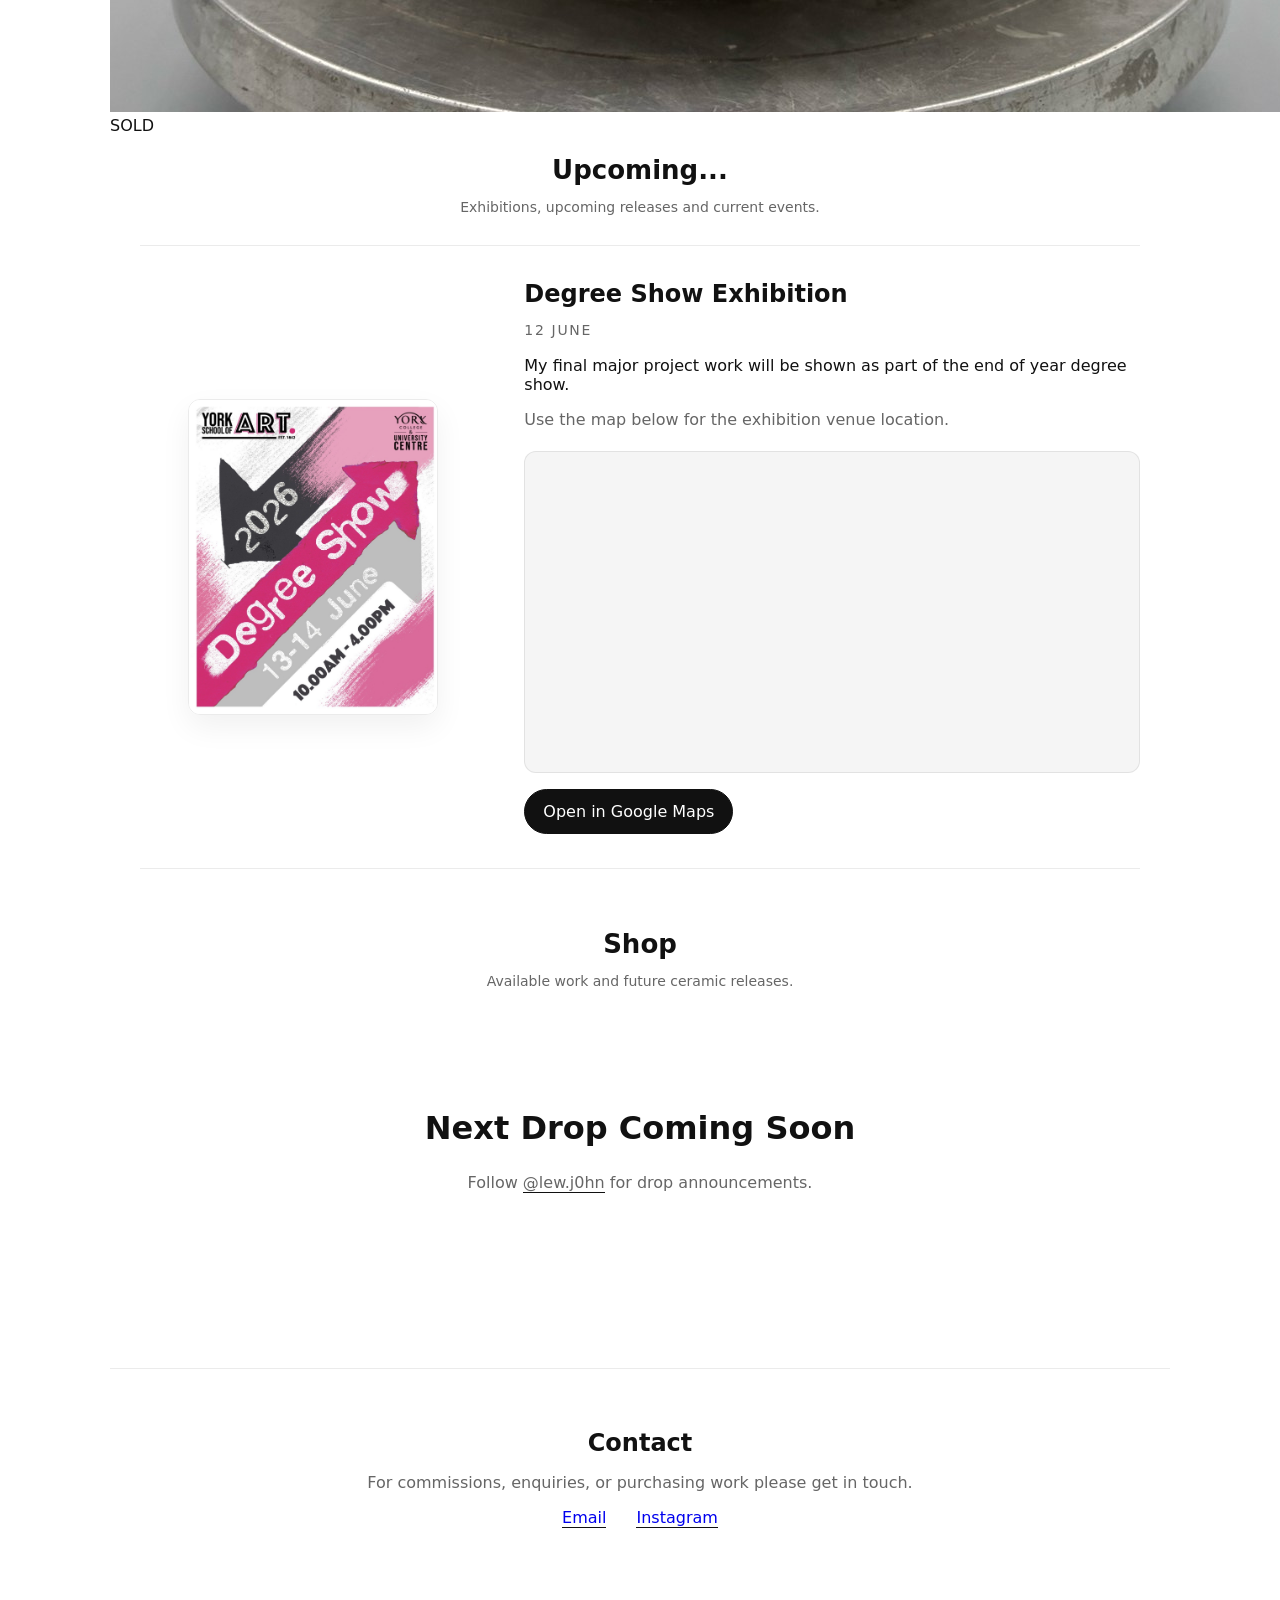
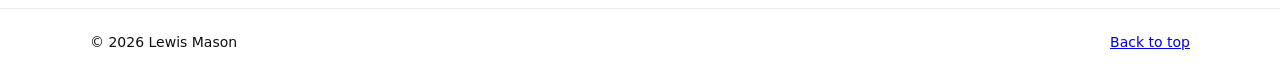
==== commit 289f4f78: "Update index.html" ====
--- a/index.html
+++ b/index.html
@@ -36,6 +36,48 @@
 
 <main>
 
+<section class="featured-work">
+
+<h2>Recent & Selected Work</h2>
+
+<div class="featured-grid">
+
+<div class="featured-piece">
+
+<img src="images/drawnvase.png" alt="Drawn Vase">
+
+<div class="featured-caption">
+<span class="sold-tag">SOLD</span>
+</div>
+
+</div>
+
+<div class="featured-piece">
+
+<img src="images/me1.png" alt="Studio Practice">
+
+</div>
+
+<div class="featured-piece">
+
+<img src="images/vase1progress.jpg" alt="Work In Progress">
+
+</div>
+
+<div class="featured-piece">
+
+<img src="images/vase1.jpg" alt="Finished Vessel">
+
+<div class="featured-caption">
+<span class="sold-tag">SOLD</span>
+</div>
+
+</div>
+
+</div>
+
+</section>
+
 <section class="topline">
 
 <h1>Upcoming...</h1>
--- a/styles.css
+++ b/styles.css
@@ -86,13 +86,11 @@
 bottom:0;
 width:100%;
 height:38vh;
-
 background:linear-gradient(
 to bottom,
 rgba(236,233,227,0),
 #ffffff 85%
 );
-
 pointer-events:none;
 z-index:2;
 }
@@ -100,14 +98,9 @@
 .banner img{
 width:96%;
 max-width:1750px;
-
 opacity:.96;
-
-filter:
-contrast(.94);
-
+filter:contrast(.94);
 transform:translateY(-24px);
-
 position:relative;
 z-index:1;
 
@@ -128,20 +121,16 @@
 );
 }
 
-/* ARCHIVE BANNER */
+/* ARCHIVE / INNER PAGE BANNER */
 
 .archive-banner{
 height:55vh;
 position:relative;
-
 display:flex;
 align-items:center;
 justify-content:center;
-
 overflow:hidden;
-
-background:
-linear-gradient(
+background:linear-gradient(
 to bottom,
 #ece9e3 0%,
 #efebe5 68%,
@@ -151,51 +140,38 @@
 
 .archive-banner::before{
 content:"";
-
 position:absolute;
 inset:0;
-
 backdrop-filter:blur(12px);
-
 mask-image:linear-gradient(
 to bottom,
 rgba(0,0,0,.95) 0%,
 rgba(0,0,0,.75) 55%,
 rgba(0,0,0,0) 100%
 );
-
 pointer-events:none;
 }
 
 .archive-banner::after{
 content:"";
-
 position:absolute;
 left:0;
 bottom:0;
-
 width:100%;
 height:160px;
-
 background:linear-gradient(
 to bottom,
 rgba(255,255,255,0),
 rgba(255,255,255,.96)
 );
-
 pointer-events:none;
 }
 
 .archive-banner img{
 width:88%;
 max-width:1450px;
-
 opacity:.94;
-
-filter:
-contrast(.96)
-blur(.2px);
-
+filter:contrast(.96) blur(.2px);
 transform:translateY(-10px);
 }
 
@@ -207,7 +183,7 @@
 padding:0 20px;
 }
 
-/* SHOP TITLE */
+/* TITLE SECTIONS */
 
 .topline{
 text-align:center;
@@ -232,12 +208,9 @@
 grid-template-columns:.72fr 1.28fr;
 gap:38px;
 align-items:center;
-
 max-width:1000px;
-
 margin:30px auto 60px;
 padding:34px 0;
-
 border-top:1px solid var(--line);
 border-bottom:1px solid var(--line);
 }
@@ -252,10 +225,8 @@
 width:72%;
 max-width:320px;
 display:block;
-
 border-radius:var(--radius);
 border:1px solid var(--line);
-
 box-shadow:0 12px 30px rgba(0,0,0,.06);
 }
 
@@ -524,6 +495,49 @@
 border:1px solid var(--line);
 }
 
+/* EXHIBITION ARCHIVE PAGES */
+
+.archive-link{
+text-decoration:none;
+color:inherit;
+display:block;
+transition:transform .2s ease, opacity .2s ease;
+}
+
+.archive-link:hover{
+transform:translateY(-3px);
+opacity:.9;
+}
+
+.exhibition-page-text{
+max-width:680px;
+margin:35px auto;
+text-align:center;
+line-height:1.6;
+color:var(--muted);
+}
+
+.exhibition-gallery{
+max-width:760px;
+margin:40px auto;
+display:grid;
+grid-template-columns:1fr 1fr;
+gap:18px;
+}
+
+.exhibition-gallery img{
+width:100%;
+max-height:360px;
+object-fit:cover;
+display:block;
+border-radius:var(--radius);
+}
+
+.archive-back{
+text-align:center;
+margin:40px auto 20px;
+}
+
 /* CONTACT */
 
 .contact{
@@ -618,6 +632,26 @@
 }
 
 /* ABOUT */
+
+.about-gallery{
+max-width:900px;
+margin:50px auto 35px;
+display:grid;
+grid-template-columns:1fr 1fr;
+gap:24px;
+align-items:start;
+}
+
+.about-gallery img{
+width:100%;
+max-width:420px;
+margin:auto;
+display:block;
+border:none !important;
+outline:none !important;
+box-shadow:none !important;
+border-radius:12px;
+}
 
 .about-text{
 max-width:700px;
@@ -750,6 +784,22 @@
 height:260px;
 }
 
+.exhibition-gallery{
+grid-template-columns:1fr;
+max-width:520px;
+}
+
+.about-gallery{
+grid-template-columns:1fr 1fr;
+gap:12px;
+margin:35px auto 25px;
+}
+
+.about-gallery img{
+max-width:100%;
+border-radius:10px;
+}
+
 .modal-inner{
 grid-template-columns:1fr;
 }
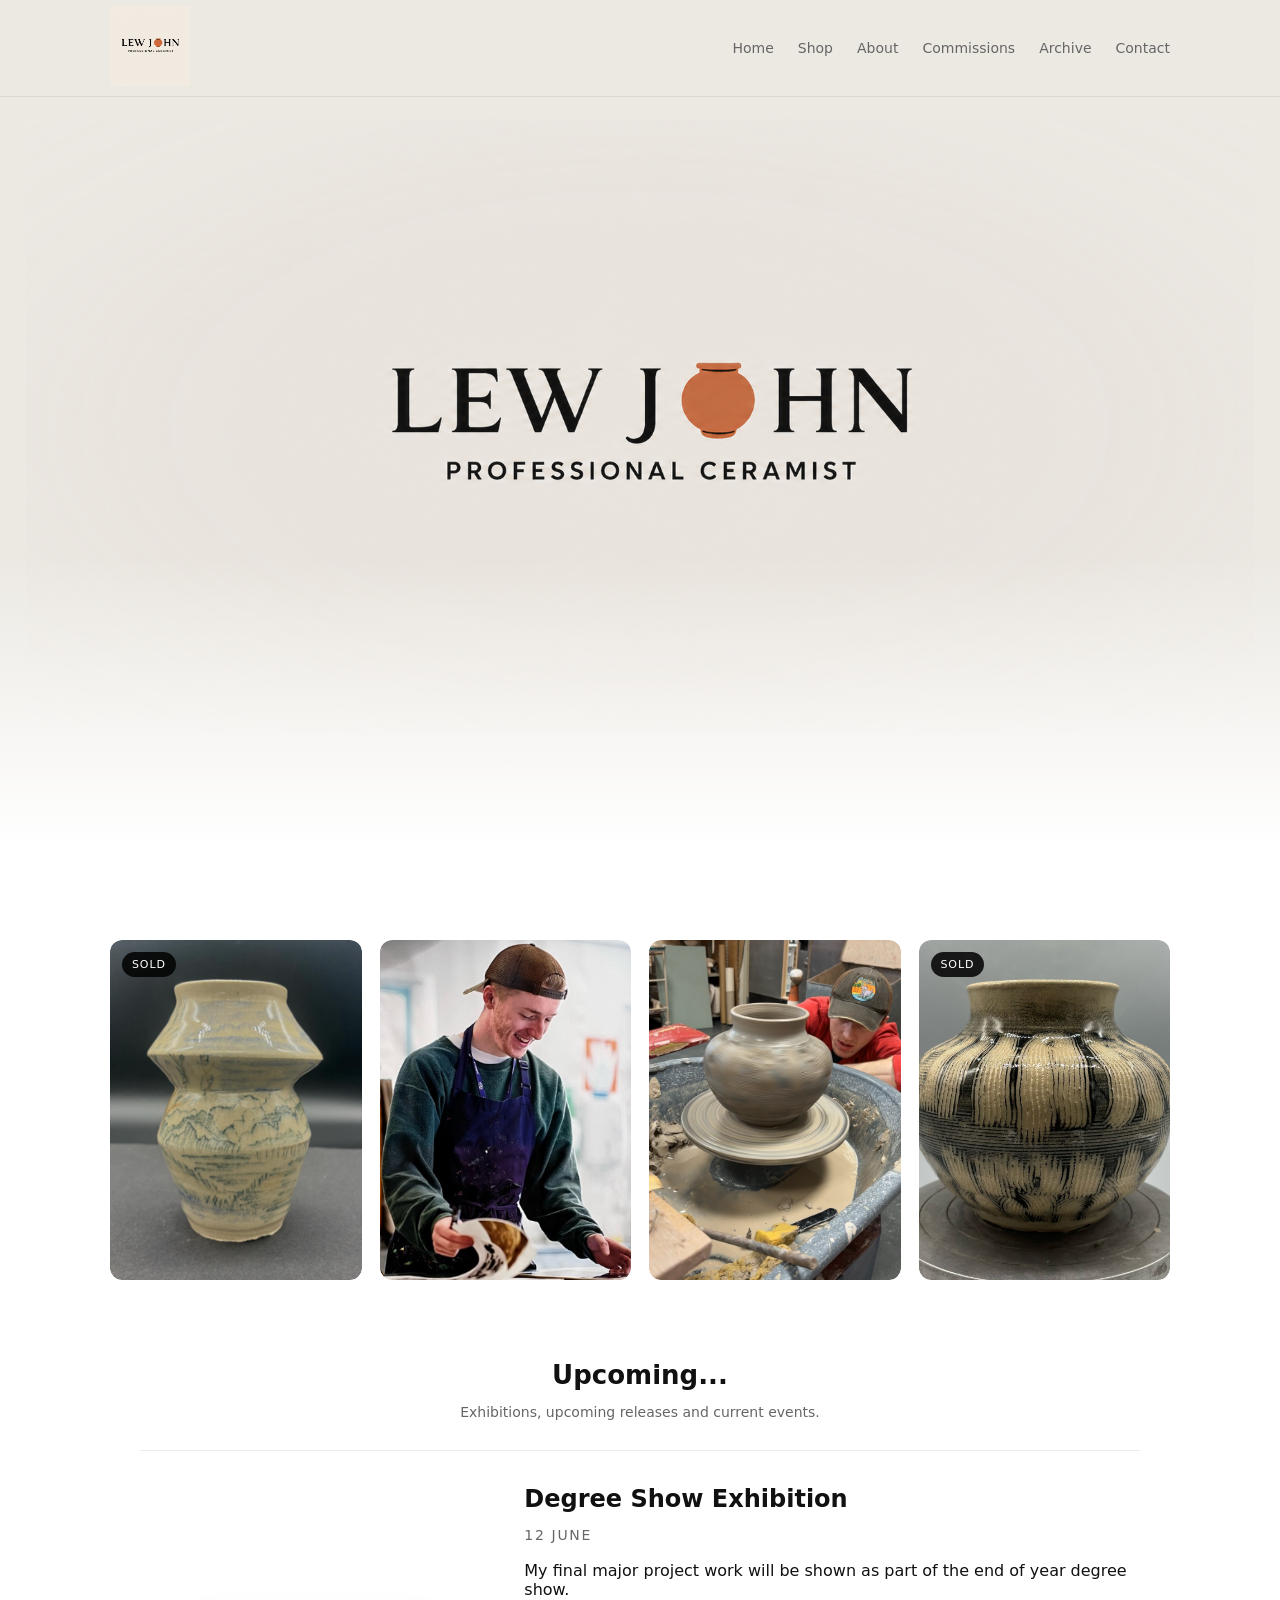
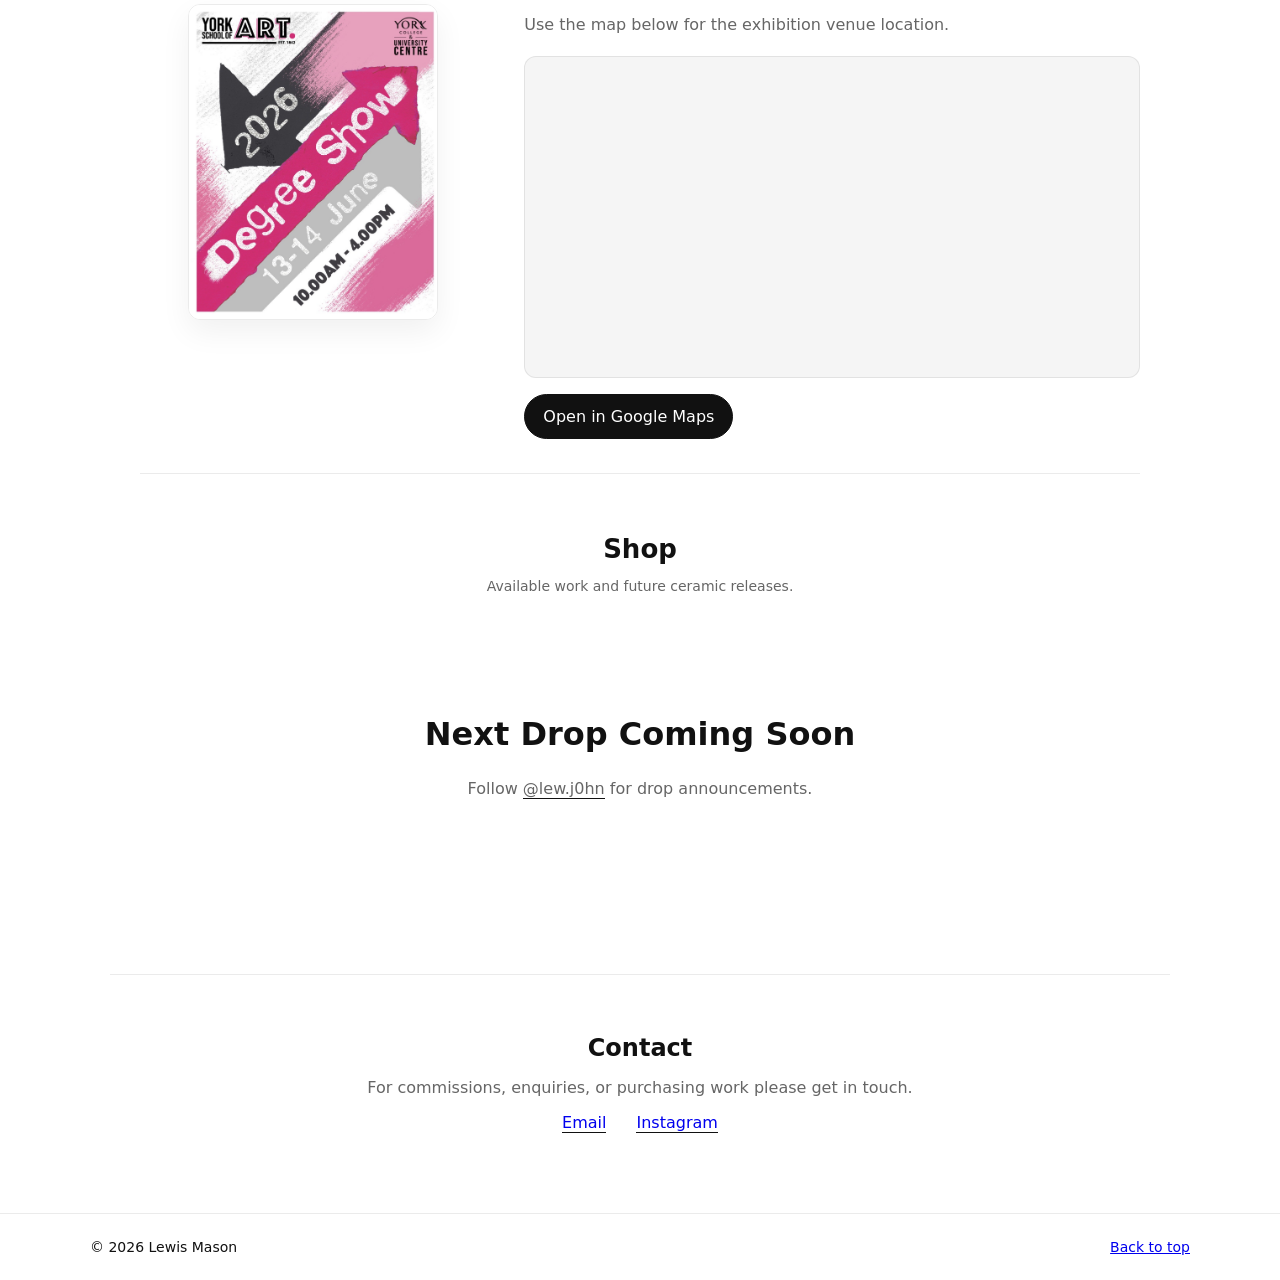
==== commit d540b62a: "Update index.html" ====
--- a/index.html
+++ b/index.html
@@ -38,39 +38,33 @@
 
 <section class="featured-work">
 
-<h2>Recent & Selected Work</h2>
-
 <div class="featured-grid">
 
+<div class="featured-piece sold">
+
+<img src="images/drawnvase.png" alt="Drawn Vase">
+
+<span class="sold-badge">SOLD</span>
+
+</div>
+
 <div class="featured-piece">
 
-<img src="images/drawnvase.png" alt="Drawn Vase">
-
-<div class="featured-caption">
-<span class="sold-tag">SOLD</span>
-</div>
+<img src="images/me1.png" alt="Studio Practice">
 
 </div>
 
 <div class="featured-piece">
 
-<img src="images/me1.png" alt="Studio Practice">
-
-</div>
-
-<div class="featured-piece">
-
 <img src="images/vase1progress.jpg" alt="Work In Progress">
 
 </div>
 
-<div class="featured-piece">
+<div class="featured-piece sold">
 
 <img src="images/vase1.jpg" alt="Finished Vessel">
 
-<div class="featured-caption">
-<span class="sold-tag">SOLD</span>
-</div>
+<span class="sold-badge">SOLD</span>
 
 </div>
 
--- a/styles.css
+++ b/styles.css
@@ -815,3 +815,78 @@
 }
 
 }
+/* FEATURED WORK */
+
+.featured-work{
+max-width:1200px;
+margin:40px auto 80px;
+text-align:center;
+}
+
+.featured-work h2{
+font-size:28px;
+font-weight:500;
+margin-bottom:30px;
+}
+
+.featured-grid{
+display:grid;
+grid-template-columns:repeat(4,1fr);
+gap:18px;
+}
+
+.featured-piece{
+position:relative;
+overflow:hidden;
+border-radius:12px;
+}
+
+.featured-piece img{
+width:100%;
+height:340px;
+object-fit:cover;
+display:block;
+border-radius:12px;
+transition:transform .3s ease;
+}
+
+.featured-piece:hover img{
+transform:scale(1.02);
+}
+
+.sold-badge{
+
+position:absolute;
+
+top:12px;
+left:12px;
+
+background:rgba(0,0,0,.85);
+color:white;
+
+font-size:11px;
+letter-spacing:.08em;
+
+padding:6px 10px;
+
+border-radius:999px;
+
+z-index:5;
+
+}
+
+@media(max-width:900px){
+
+.featured-grid{
+grid-template-columns:repeat(2,1fr);
+}
+
+}
+
+@media(max-width:600px){
+
+.featured-grid{
+grid-template-columns:1fr;
+}
+
+}
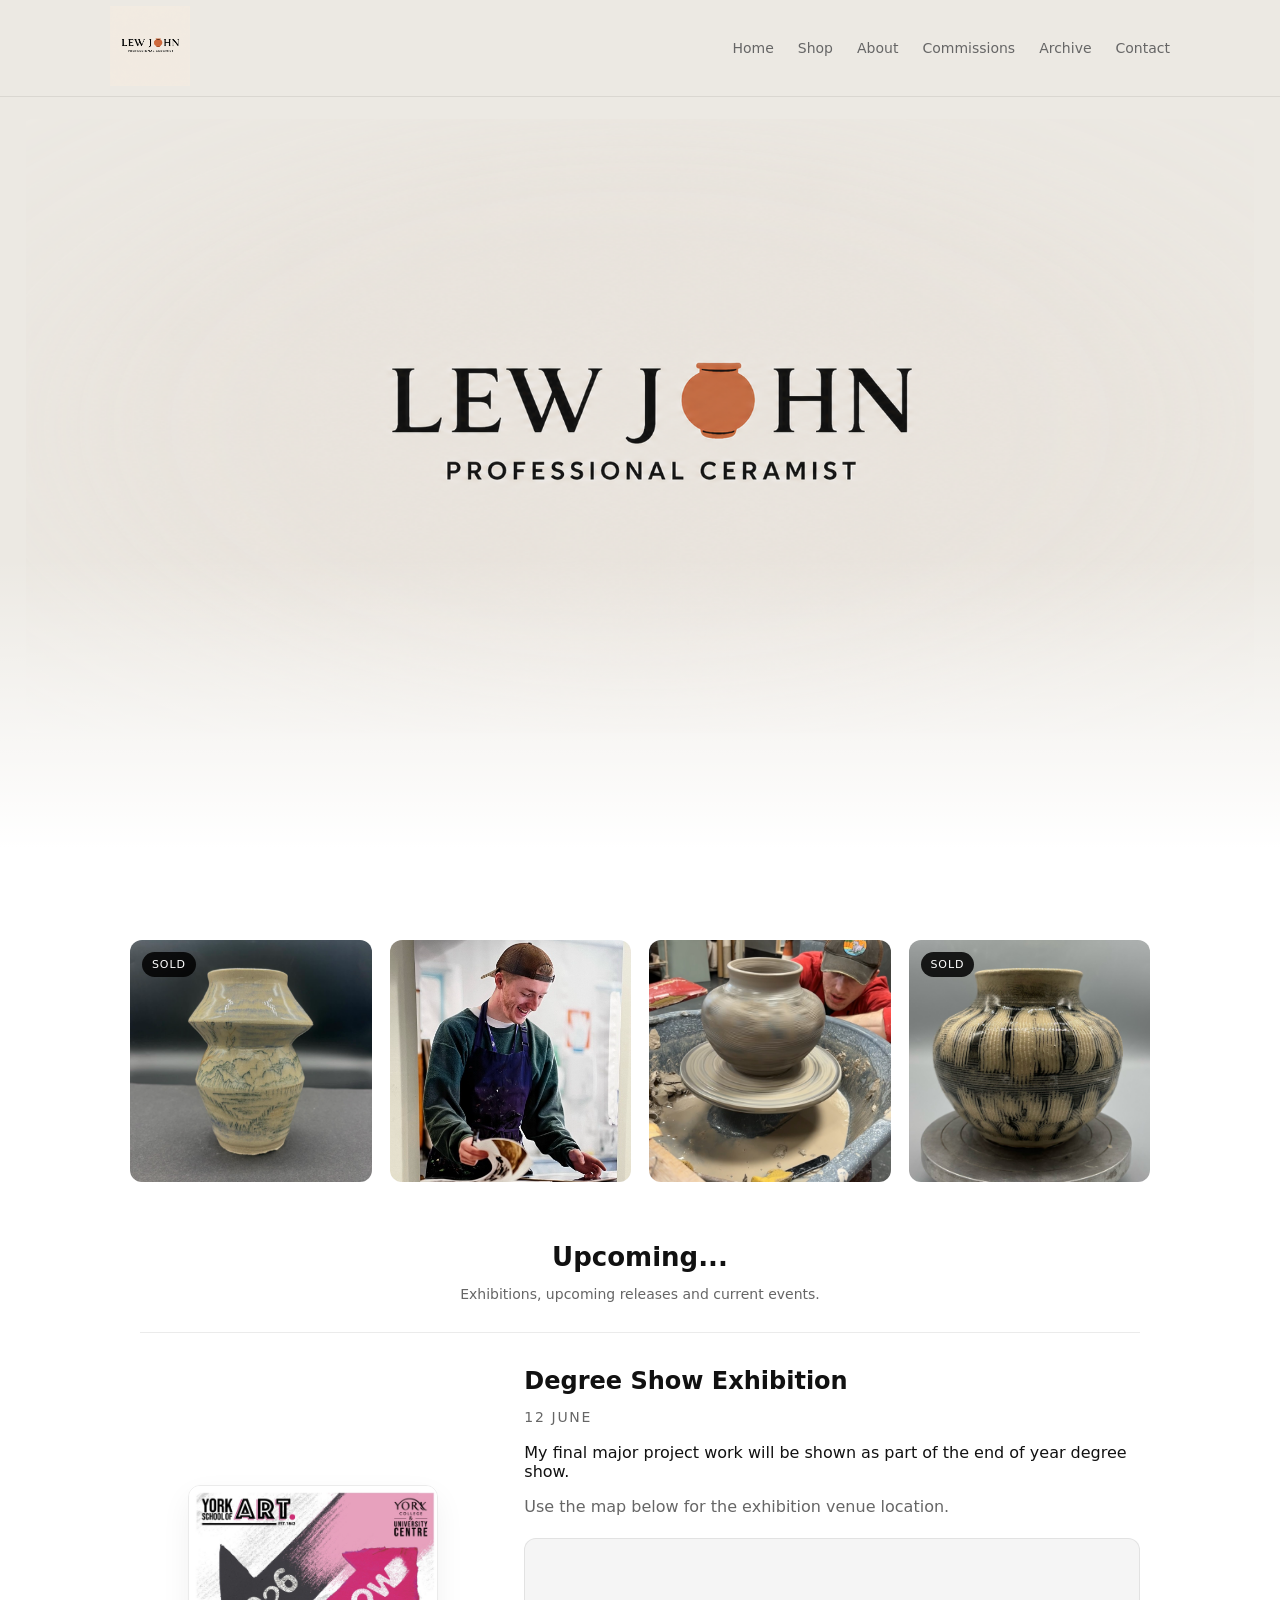
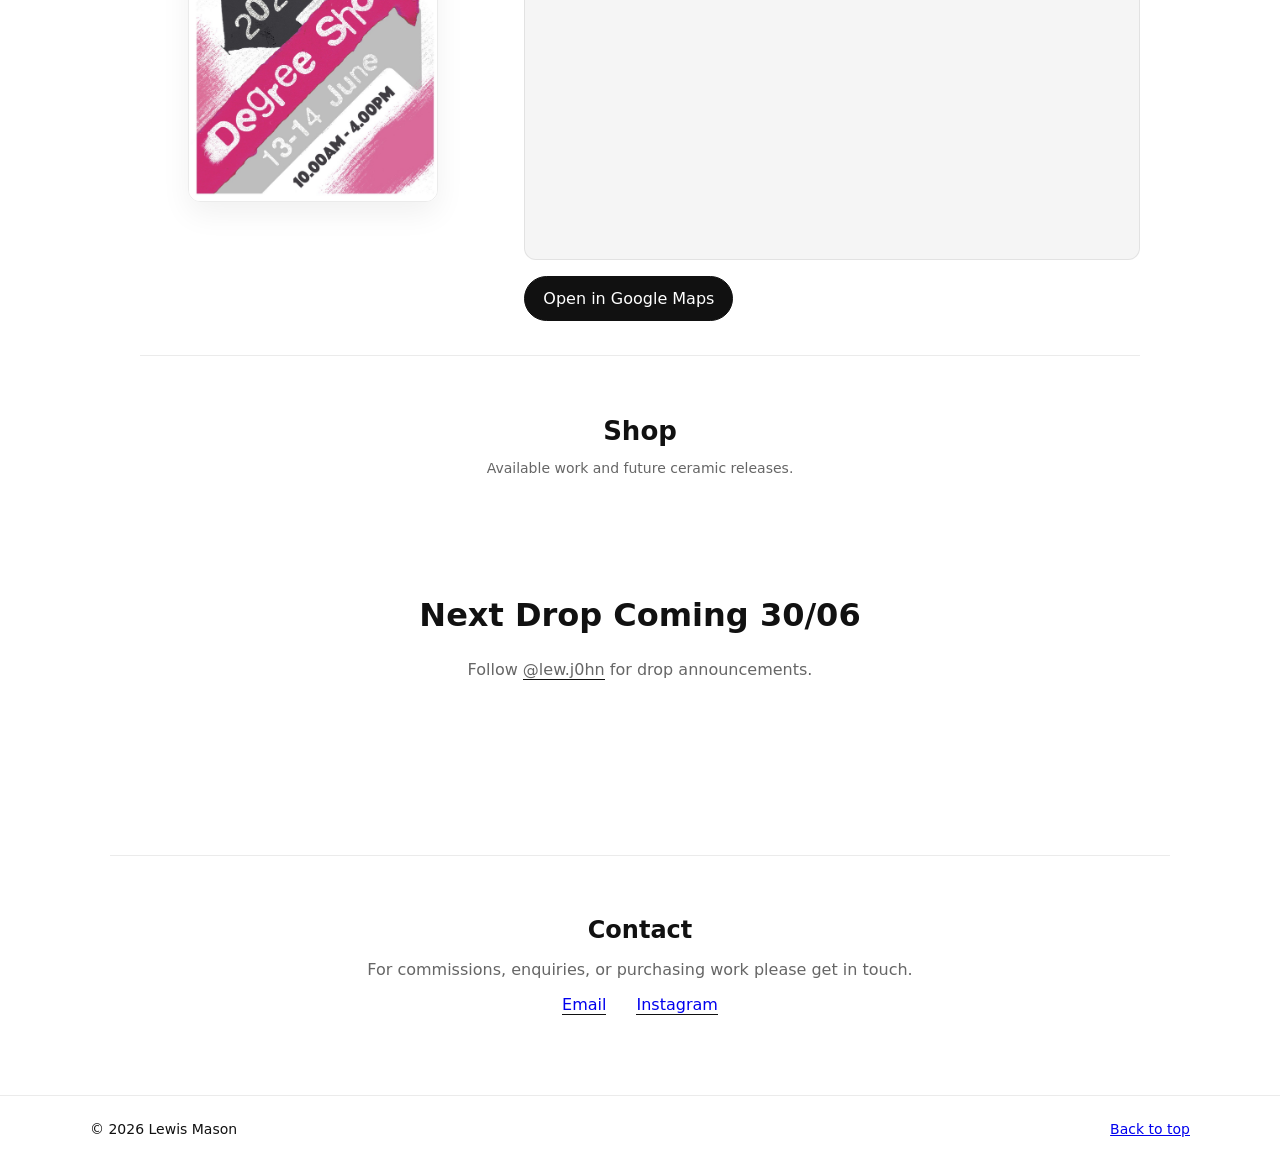
==== commit fe86f7ce: "Update index.html" ====
--- a/index.html
+++ b/index.html
@@ -137,7 +137,7 @@
 
 <div id="comingSoon" class="coming-soon">
 
-<h2>Next Drop Coming Soon</h2>
+<h2>Next Drop Coming 30/06</h2>
 
 <p>
 Follow
--- a/styles.css
+++ b/styles.css
@@ -818,40 +818,54 @@
 /* FEATURED WORK */
 
 .featured-work{
-max-width:1200px;
-margin:40px auto 80px;
-text-align:center;
-}
-
-.featured-work h2{
-font-size:28px;
-font-weight:500;
-margin-bottom:30px;
+
+max-width:1400px;
+
+margin:40px auto 60px;
+
+padding:0 20px;
+
 }
 
 .featured-grid{
+
 display:grid;
+
 grid-template-columns:repeat(4,1fr);
+
 gap:18px;
+
 }
 
 .featured-piece{
+
 position:relative;
+
+aspect-ratio:1/1;
+
 overflow:hidden;
+
 border-radius:12px;
+
 }
 
 .featured-piece img{
-width:100%;
-height:340px;
+
+width:100%;
+height:100%;
+
 object-fit:cover;
+
 display:block;
-border-radius:12px;
+
 transition:transform .3s ease;
+
 }
 
 .featured-piece:hover img{
-transform:scale(1.02);
+
+transform:scale(1.03);
+
 }
 
 .sold-badge{
@@ -862,9 +876,11 @@
 left:12px;
 
 background:rgba(0,0,0,.85);
+
 color:white;
 
 font-size:11px;
+
 letter-spacing:.08em;
 
 padding:6px 10px;
@@ -878,7 +894,9 @@
 @media(max-width:900px){
 
 .featured-grid{
+
 grid-template-columns:repeat(2,1fr);
+
 }
 
 }
@@ -886,7 +904,9 @@
 @media(max-width:600px){
 
 .featured-grid{
+
 grid-template-columns:1fr;
-}
-
-}
+
+}
+
+}
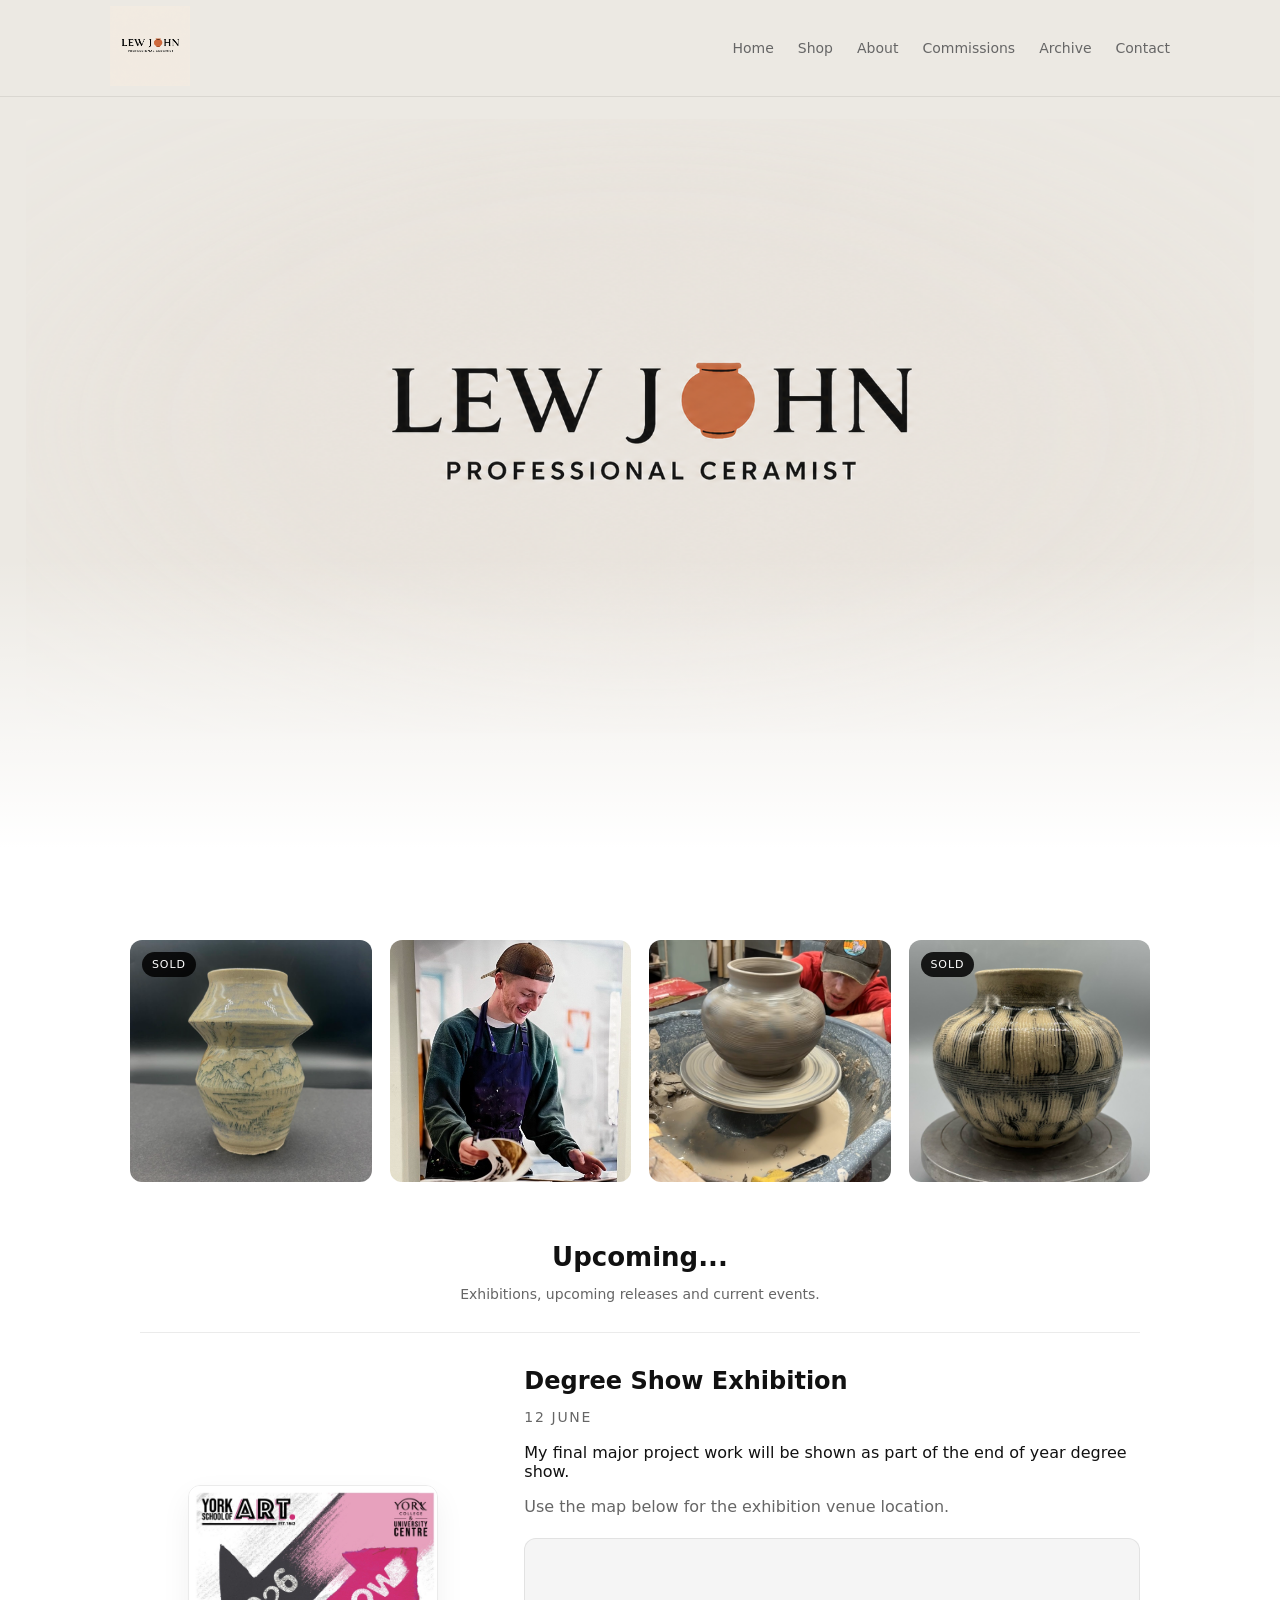
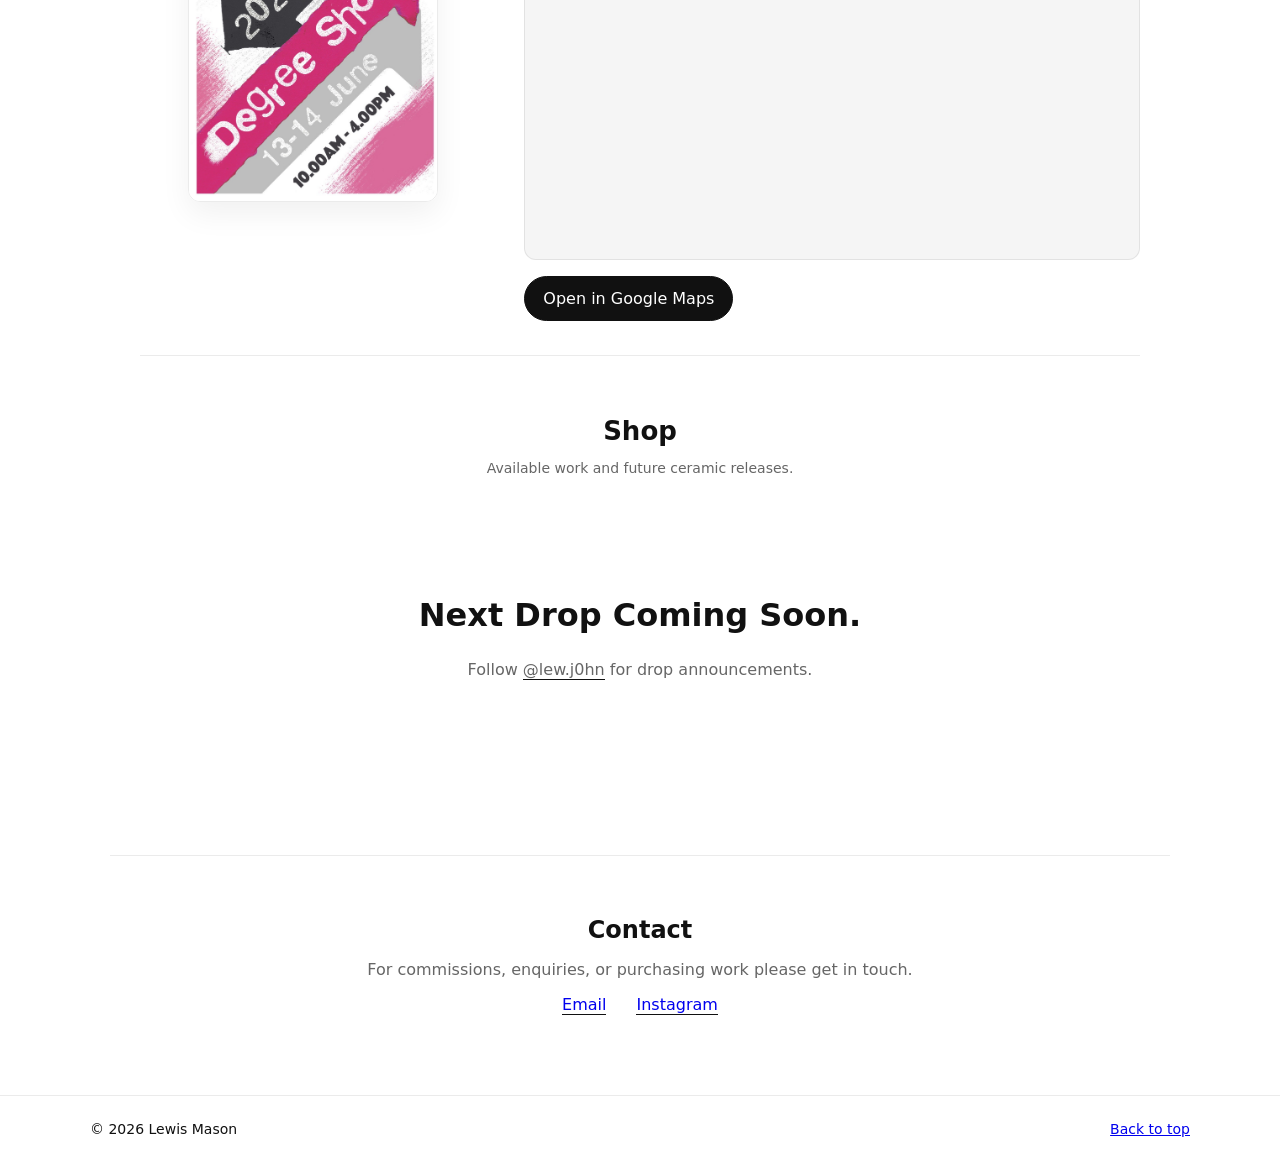
==== commit 78b4d0ed: "Update index.html" ====
--- a/index.html
+++ b/index.html
@@ -137,7 +137,7 @@
 
 <div id="comingSoon" class="coming-soon">
 
-<h2>Next Drop Coming 30/06</h2>
+<h2>Next Drop Coming Soon.</h2>
 
 <p>
 Follow
